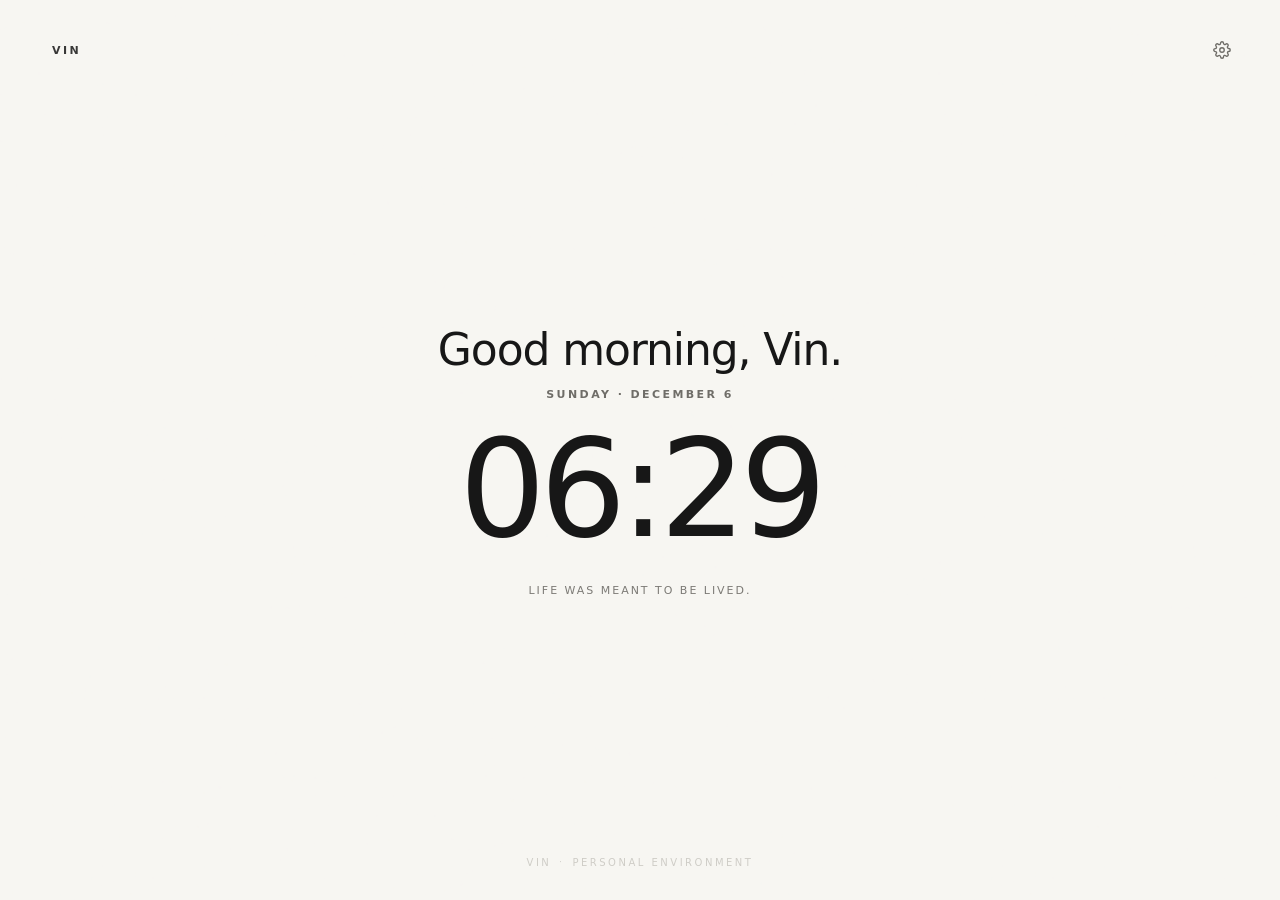
==== newtab/index.html @ 2b5dd7bc "personalized chrome extension" ====
<!DOCTYPE html>
<html lang="en">
<head>
  <meta charset="UTF-8">
  <meta name="viewport" content="width=device-width, initial-scale=1.0">
  <title>New Tab</title>

  <!-- Design System & Background Styles -->
  <link rel="stylesheet" href="../shared/theme.css">
  <link rel="stylesheet" href="../assets/backgrounds/background-patterns.css">
  <link rel="stylesheet" href="styles.css">
</head>
<body>
  <!-- Background Pattern Layer -->
  <div class="bg-layer" aria-hidden="true"></div>

  <!-- Main Container -->
  <main class="newtab-container">

    <!-- Top Navigation / Header -->
    <header class="top-bar">
      <div class="brand-mark" id="topBrandMark" title="VIN Personal Chrome Environment">
        <span class="brand-text">VIN</span>
      </div>
      <button class="settings-trigger" id="settingsBtn" aria-label="Open Environment Settings" title="Settings">
        <svg width="18" height="18" viewBox="0 0 24 24" fill="none" stroke="currentColor" stroke-width="1.8" stroke-linecap="round" stroke-linejoin="round">
          <circle cx="12" cy="12" r="3"></circle>
          <path d="M19.4 15a1.65 1.65 0 0 0 .33 1.82l.06.06a2 2 0 0 1 0 2.83 2 2 0 0 1-2.83 0l-.06-.06a1.65 1.65 0 0 0-1.82-.33 1.65 1.65 0 0 0-1 1.51V21a2 2 0 0 1-2 2 2 2 0 0 1-2-2v-.09A1.65 1.65 0 0 0 9 19.4a1.65 1.65 0 0 0-1.82.33l-.06.06a2 2 0 0 1-2.83 0 2 2 0 0 1 0-2.83l.06-.06a1.65 1.65 0 0 0 .33-1.82 1.65 1.65 0 0 0-1.51-1H3a2 2 0 0 1-2-2 2 2 0 0 1 2-2h.09A1.65 1.65 0 0 0 4.6 9a1.65 1.65 0 0 0-.33-1.82l-.06-.06a2 2 0 0 1 0-2.83 2 2 0 0 1 2.83 0l.06.06a1.65 1.65 0 0 0 1.82.33H9a1.65 1.65 0 0 0 1-1.51V3a2 2 0 0 1 2-2 2 2 0 0 1 2 2v.09a1.65 1.65 0 0 0 1 1.51 1.65 1.65 0 0 0 1.82-.33l.06-.06a2 2 0 0 1 2.83 0 2 2 0 0 1 0 2.83l-.06.06a1.65 1.65 0 0 0-.33 1.82V9a1.65 1.65 0 0 0 1.51 1H21a2 2 0 0 1 2 2 2 2 0 0 1-2 2h-.09a1.65 1.65 0 0 0-1.51 1z"></path>
        </svg>
      </button>
    </header>

    <!-- Editorial Central Core -->
    <section class="editorial-core">
      <!-- Greeting -->
      <h1 class="greeting-text" id="greetingText">Good morning, Vin.</h1>

      <!-- Date -->
      <p class="date-text" id="dateText">WEDNESDAY · AUGUST 12</p>

      <!-- Digital Clock -->
      <div class="clock-container" id="clockContainer">
        <time class="clock-display" id="clockDisplay">17:42</time>
        <span class="clock-seconds" id="clockSeconds">00</span>
      </div>

      <!-- Quote Statement -->
      <blockquote class="quote-container" id="quoteContainer">
        <p class="quote-text" id="quoteText">LIFE WAS MEANT TO BE LIVED.</p>
      </blockquote>
    </section>

    <!-- Bottom Signature Bar -->
    <footer class="bottom-bar">
      <div class="signature-mark" id="bottomSignature">
        <span class="sig-name">VIN</span>
        <span class="sig-dot">·</span>
        <span class="sig-environment">PERSONAL ENVIRONMENT</span>
      </div>
    </footer>

  </main>

  <!-- Embedded Quick Settings Drawer / Overlay -->
  <div class="settings-drawer" id="settingsDrawer" aria-hidden="true">
    <div class="drawer-overlay" id="drawerOverlay"></div>
    <div class="drawer-panel">
      <header class="drawer-header">
        <div>
          <h2>VIN</h2>
          <p class="drawer-subtitle">Chrome environment preferences</p>
        </div>
        <button class="drawer-close" id="drawerCloseBtn" aria-label="Close Settings">
          <svg width="20" height="20" viewBox="0 0 24 24" fill="none" stroke="currentColor" stroke-width="2">
            <line x1="18" y1="6" x2="6" y2="18"></line>
            <line x1="6" y1="6" x2="18" y2="18"></line>
          </svg>
        </button>
      </header>

      <div class="drawer-content">
        <!-- Appearance Theme -->
        <section class="setting-group">
          <label class="setting-label">Appearance</label>
          <div class="segmented-control" id="themeSegmented">
            <button data-value="light" class="segment-btn">Light</button>
            <button data-value="dark" class="segment-btn">Dark</button>
            <button data-value="auto" class="segment-btn active">System</button>
          </div>
        </section>

        <!-- Background Options -->
        <section class="setting-group">
          <label class="setting-label">Background</label>
          <div class="bg-options-grid" id="bgOptionsGrid">
            <button data-bg="warm-paper" class="bg-option-btn active">
              <span class="bg-preview bg-preview-paper"></span>
              <span class="bg-title">Warm Paper</span>
            </button>
            <button data-bg="quiet-stone" class="bg-option-btn">
              <span class="bg-preview bg-preview-stone"></span>
              <span class="bg-title">Quiet Stone</span>
            </button>
            <button data-bg="soft-graphite" class="bg-option-btn">
              <span class="bg-preview bg-preview-graphite"></span>
              <span class="bg-title">Soft Graphite</span>
            </button>
            <button data-bg="architectural" class="bg-option-btn">
              <span class="bg-preview bg-preview-architectural"></span>
              <span class="bg-title">Architectural</span>
            </button>
            <button data-bg="pure" class="bg-option-btn">
              <span class="bg-preview bg-preview-pure"></span>
              <span class="bg-title">Pure Blank</span>
            </button>
          </div>
        </section>

        <!-- Clock Options -->
        <section class="setting-group">
          <div class="setting-row">
            <span class="setting-title">Show Clock</span>
            <label class="toggle-switch">
              <input type="checkbox" id="toggleShowClock" checked>
              <span class="toggle-slider"></span>
            </label>
          </div>

          <div class="setting-row">
            <span class="setting-title">Time Format</span>
            <div class="segmented-control sm" id="clockFormatSegmented">
              <button data-value="12" class="segment-btn">12h</button>
              <button data-value="24" class="segment-btn active">24h</button>
            </div>
          </div>

          <div class="setting-row">
            <span class="setting-title">Show Seconds</span>
            <label class="toggle-switch">
              <input type="checkbox" id="toggleShowSeconds">
              <span class="toggle-slider"></span>
            </label>
          </div>

          <div class="setting-row">
            <span class="setting-title">Show Date</span>
            <label class="toggle-switch">
              <input type="checkbox" id="toggleShowDate" checked>
              <span class="toggle-slider"></span>
            </label>
          </div>
        </section>

        <!-- Quote Options -->
        <section class="setting-group">
          <div class="setting-row">
            <span class="setting-title">Show Philosophy Quote</span>
            <label class="toggle-switch">
              <input type="checkbox" id="toggleShowQuote" checked>
              <span class="toggle-slider"></span>
            </label>
          </div>

          <div class="setting-field">
            <label for="quoteTextInput" class="field-label">Custom Quote</label>
            <input type="text" id="quoteTextInput" class="text-input" value="Life was meant to be lived." placeholder="Enter your personal phrase...">
            <div class="preset-pills" id="presetPills">
              <button class="preset-pill" data-quote="Life was meant to be lived.">Life was meant to be lived.</button>
              <button class="preset-pill" data-quote="Go be alive.">Go be alive.</button>
              <button class="preset-pill" data-quote="Some moments change everything.">Some moments change everything.</button>
            </div>
          </div>
        </section>

        <!-- Personal Identity -->
        <section class="setting-group">
          <label class="setting-label">Identity</label>
          <div class="setting-field">
            <label for="userNameInput" class="field-label">Full Name</label>
            <input type="text" id="userNameInput" class="text-input" value="Njuguna Kelvin">
          </div>
          <div class="setting-field" style="margin-top: 10px;">
            <label for="shortNameInput" class="field-label">Short Name / Monogram</label>
            <input type="text" id="shortNameInput" class="text-input" value="Vin">
          </div>
          <div class="setting-row" style="margin-top: 12px;">
            <span class="setting-title">Show Designer Signature</span>
            <label class="toggle-switch">
              <input type="checkbox" id="toggleShowSignature" checked>
              <span class="toggle-slider"></span>
            </label>
          </div>
        </section>

      </div>
    </div>
  </div>

  <script type="module" src="app.js"></script>
</body>
</html>
---- shared/theme.css ----
/* ==========================================================================
   VIN Chrome Environment — Core Design System & Theme Tokens
   Inspired by Apple visual design, macOS minimalism, Linear, and Arc.
   ========================================================================== */

:root {
  /* Font Family Stack */
  --font-sans: -apple-system, BlinkMacSystemFont, "SF Pro Display", "SF Pro Text", "Inter", system-ui, -apple-system, sans-serif;
  --font-mono: "SF Mono", "Roboto Mono", "Courier New", monospace;

  /* Typography Scale */
  --font-xs: 11px;
  --font-sm: 13px;
  --font-base: 15px;
  --font-md: 18px;
  --font-lg: 24px;
  --font-xl: 32px;
  --font-display: 72px;

  /* Spacing Scale (8px system) */
  --space-1: 4px;
  --space-2: 8px;
  --space-3: 12px;
  --space-4: 16px;
  --space-5: 24px;
  --space-6: 32px;
  --space-7: 48px;
  --space-8: 64px;

  /* Radii */
  --radius-sm: 8px;
  --radius-md: 12px;
  --radius-lg: 20px;
  --radius-full: 9999px;

  /* Transitions */
  --transition-fast: 120ms cubic-bezier(0.16, 1, 0.3, 1);
  --transition-normal: 200ms cubic-bezier(0.16, 1, 0.3, 1);
  --transition-slow: 350ms cubic-bezier(0.16, 1, 0.3, 1);

  /* Light Theme Palette (Warm Near-White Default) */
  --bg: #F7F6F2;
  --surface: #EFEEE9;
  --surface-hover: #E8E6DF;
  --surface-elevated: #FFFFFF;
  --text-primary: #171717;
  --text-secondary: #6F6D68;
  --text-tertiary: #9E9B93;
  --border: #E5E2DB;
  --border-subtle: #ECE9E2;
  --accent: #111111;
  --accent-contrast: #FFFFFF;
  --shadow-subtle: 0 4px 20px rgba(0, 0, 0, 0.03);
  --shadow-elevated: 0 12px 36px rgba(0, 0, 0, 0.06);
  --ring: rgba(17, 17, 17, 0.12);
  --pattern-opacity: 0.04;
}

/* Explicit Dark Theme Mode */
[data-theme="dark"] {
  --bg: #0D0D0D;
  --surface: #151515;
  --surface-hover: #1E1E1E;
  --surface-elevated: #1F1F1F;
  --text-primary: #F5F4EF;
  --text-secondary: #9A9892;
  --text-tertiary: #66645E;
  --border: #242424;
  --border-subtle: #1C1C1C;
  --accent: #F5F4EF;
  --accent-contrast: #0D0D0D;
  --shadow-subtle: 0 4px 24px rgba(0, 0, 0, 0.3);
  --shadow-elevated: 0 12px 40px rgba(0, 0, 0, 0.5);
  --ring: rgba(245, 244, 239, 0.2);
  --pattern-opacity: 0.08;
}

/* Auto Theme Mode (Respects OS preferences when theme === 'auto') */
@media (prefers-color-scheme: dark) {
  [data-theme="auto"] {
    --bg: #0D0D0D;
    --surface: #151515;
    --surface-hover: #1E1E1E;
    --surface-elevated: #1F1F1F;
    --text-primary: #F5F4EF;
    --text-secondary: #9A9892;
    --text-tertiary: #66645E;
    --border: #242424;
    --border-subtle: #1C1C1C;
    --accent: #F5F4EF;
    --accent-contrast: #0D0D0D;
    --shadow-subtle: 0 4px 24px rgba(0, 0, 0, 0.3);
    --shadow-elevated: 0 12px 40px rgba(0, 0, 0, 0.5);
    --ring: rgba(245, 244, 239, 0.2);
    --pattern-opacity: 0.08;
  }
}

/* Core Reset */
*, *::before, *::after {
  box-sizing: border-box;
  margin: 0;
  padding: 0;
}

html, body {
  width: 100%;
  height: 100%;
  font-family: var(--font-sans);
  background-color: var(--bg);
  color: var(--text-primary);
  -webkit-font-smoothing: antialiased;
  -moz-osx-font-smoothing: grayscale;
  text-rendering: optimizeLegibility;
  overflow: hidden;
  transition: background-color var(--transition-normal), color var(--transition-normal);
}

/* Accessibility: Reduced Motion */
@media (prefers-reduced-motion: reduce) {
  *, *::before, *::after {
    animation-duration: 0.01ms !important;
    animation-iteration-count: 1 !important;
    transition-duration: 0.01ms !important;
    scroll-behavior: auto !important;
  }
}
---- assets/backgrounds/background-patterns.css ----
/* ==========================================================================
   VIN Chrome Environment — Background Pattern Definitions
   Self-contained procedural SVGs and subtle textures for wallpaper presets.
   ========================================================================== */

/* Background Pattern Container */
.bg-layer {
  position: absolute;
  inset: 0;
  pointer-events: none;
  z-index: 0;
  transition: opacity var(--transition-slow);
}

/* 1. Warm Paper (Subtle paper fiber / grain) */
[data-background="warm-paper"] .bg-layer {
  background-image: url("data:image/svg+xml,%3Csvg viewBox='0 0 200 200' xmlns='http://www.w3.org/2000/svg'%3E%3Cfilter id='noiseFilter'%3E%3CfeTurbulence type='fractalNoise' baseFrequency='0.8' numOctaves='3' stitchTiles='stitch'/%3E%3CfeColorMatrix type='matrix' values='1 0 0 0 0  0 1 0 0 0  0 0 1 0 0  0 0 0 0.15 0'/%3E%3C/filter%3E%3Crect width='100%25' height='100%25' filter='url(%23noiseFilter)'/%3E%3C/svg%3E");
  opacity: var(--pattern-opacity);
}

/* 2. Quiet Stone (Subtle stipple micro-dots) */
[data-background="quiet-stone"] .bg-layer {
  background-image: url("data:image/svg+xml,%3Csvg width='32' height='32' viewBox='0 0 32 32' fill='none' xmlns='http://www.w3.org/2000/svg'%3E%3Ccircle cx='4' cy='4' r='1' fill='%23888888' fill-opacity='0.25'/%3E%3Ccircle cx='20' cy='18' r='0.8' fill='%23888888' fill-opacity='0.2'/%3E%3Ccircle cx='28' cy='8' r='0.6' fill='%23888888' fill-opacity='0.15'/%3E%3C/svg%3E");
  opacity: calc(var(--pattern-opacity) * 2);
}

/* 3. Soft Graphite (Darker micro-mesh texture) */
[data-background="soft-graphite"] .bg-layer {
  background-image: url("data:image/svg+xml,%3Csvg width='24' height='24' viewBox='0 0 24 24' fill='none' xmlns='http://www.w3.org/2000/svg'%3E%3Cpath d='M0 12H24M12 0V24' stroke='%23888888' stroke-width='0.5' stroke-opacity='0.15'/%3E%3C/svg%3E");
  opacity: var(--pattern-opacity);
}

/* 4. Architectural (Minimal structural geometric lines) */
[data-background="architectural"] .bg-layer {
  background-image: url("data:image/svg+xml,%3Csvg width='80' height='80' viewBox='0 0 80 80' fill='none' xmlns='http://www.w3.org/2000/svg'%3E%3Cpath d='M0 80L80 0M0 0H80V80' stroke='%23888888' stroke-width='0.5' stroke-opacity='0.15'/%3E%3C/svg%3E");
  background-size: 160px 160px;
  opacity: calc(var(--pattern-opacity) * 1.5);
}

/* 5. Pure (Clean, untextured monochrome canvas) */
[data-background="pure"] .bg-layer {
  opacity: 0;
}
---- newtab/styles.css ----
/* ==========================================================================
   VIN Chrome Environment — New Tab Page Styles
   Editorial design, high negative space, restrained typography, and tactile UI.
   ========================================================================== */

/* Layout Container */
.newtab-container {
  position: relative;
  width: 100vw;
  height: 100vh;
  display: flex;
  flex-direction: column;
  justify-content: space-between;
  padding: calc(var(--space-5) + 8px) calc(var(--space-6) + 8px);
  z-index: 1;
}

/* Header Top Bar */
.top-bar {
  display: flex;
  justify-content: space-between;
  align-items: center;
  width: 100%;
}

.brand-mark {
  display: inline-flex;
  align-items: center;
  padding: 6px 12px;
  background-color: transparent;
  border-radius: var(--radius-sm);
  user-select: none;
  transition: opacity var(--transition-fast);
}

.brand-text {
  font-size: var(--font-xs);
  font-weight: 600;
  letter-spacing: 0.22em;
  text-transform: uppercase;
  color: var(--text-primary);
  opacity: 0.85;
}

.settings-trigger {
  display: inline-flex;
  align-items: center;
  justify-content: center;
  width: 36px;
  height: 36px;
  background: transparent;
  border: 1px solid transparent;
  border-radius: var(--radius-full);
  color: var(--text-secondary);
  cursor: pointer;
  outline: none;
  transition: all var(--transition-fast);
}

.settings-trigger:hover {
  background-color: var(--surface);
  color: var(--text-primary);
  border-color: var(--border-subtle);
}

.settings-trigger:focus-visible {
  box-shadow: 0 0 0 2px var(--ring);
}

/* Editorial Core */
.editorial-core {
  display: flex;
  flex-direction: column;
  align-items: center;
  justify-content: center;
  text-align: center;
  margin: auto 0;
  gap: var(--space-3);
  max-width: 800px;
  align-self: center;
  padding: var(--space-4);
}

/* Greeting */
.greeting-text {
  font-size: clamp(26px, 3.8vw, 44px);
  font-weight: 300;
  letter-spacing: -0.025em;
  color: var(--text-primary);
  line-height: 1.15;
  transition: opacity var(--transition-normal);
}

/* Date */
.date-text {
  font-size: var(--font-xs);
  font-weight: 600;
  letter-spacing: 0.22em;
  text-transform: uppercase;
  color: var(--text-secondary);
  margin-bottom: var(--space-2);
  transition: opacity var(--transition-normal);
}

/* Clock Container */
.clock-container {
  display: inline-flex;
  align-items: baseline;
  justify-content: center;
  gap: var(--space-2);
  margin: var(--space-1) 0;
  user-select: none;
}

.clock-display {
  font-size: clamp(68px, 12vw, 136px);
  font-weight: 400;
  letter-spacing: -0.045em;
  line-height: 0.95;
  color: var(--text-primary);
  font-feature-settings: "tnum" on, "lnum" on;
  transition: color var(--transition-normal);
}

.clock-seconds {
  font-size: clamp(18px, 2.8vw, 32px);
  font-weight: 300;
  letter-spacing: -0.02em;
  color: var(--text-tertiary);
  font-feature-settings: "tnum" on;
  display: none;
}

.clock-container.show-seconds .clock-seconds {
  display: inline;
}

/* Quote Statement */
.quote-container {
  margin-top: var(--space-3);
  max-width: 600px;
}

.quote-text {
  font-size: var(--font-xs);
  font-weight: 500;
  letter-spacing: 0.18em;
  text-transform: uppercase;
  color: var(--text-secondary);
  line-height: 1.6;
  opacity: 0.9;
  transition: opacity var(--transition-normal);
}

/* Bottom Bar Signature */
.bottom-bar {
  display: flex;
  justify-content: center;
  align-items: center;
  width: 100%;
}

.signature-mark {
  display: inline-flex;
  align-items: center;
  gap: 8px;
  font-size: 10px;
  font-weight: 500;
  letter-spacing: 0.25em;
  text-transform: uppercase;
  color: var(--text-tertiary);
  opacity: 0.45;
  transition: opacity var(--transition-normal);
  user-select: none;
}

.signature-mark:hover {
  opacity: 0.9;
}

.sig-dot {
  font-size: 8px;
}

/* ==========================================================================
   SETTINGS DRAWER & MODAL OVERLAY (iPhone-like tactile controls)
   ========================================================================== */

.settings-drawer {
  position: fixed;
  inset: 0;
  z-index: 100;
  display: flex;
  justify-content: flex-end;
  pointer-events: none;
  opacity: 0;
  transition: opacity var(--transition-normal);
}

.settings-drawer.open {
  pointer-events: auto;
  opacity: 1;
}

.drawer-overlay {
  position: absolute;
  inset: 0;
  background-color: rgba(0, 0, 0, 0.25);
  backdrop-filter: blur(4px);
  -webkit-backdrop-filter: blur(4px);
}

.drawer-panel {
  position: relative;
  width: 100%;
  max-width: 420px;
  height: 100%;
  background-color: var(--bg);
  border-left: 1px solid var(--border);
  box-shadow: var(--shadow-elevated);
  display: flex;
  flex-direction: column;
  transform: translateX(100%);
  transition: transform var(--transition-normal);
  overflow: hidden;
}

.settings-drawer.open .drawer-panel {
  transform: translateX(0);
}

.drawer-header {
  display: flex;
  align-items: center;
  justify-content: space-between;
  padding: var(--space-5);
  border-bottom: 1px solid var(--border);
  background-color: var(--bg);
}

.drawer-header h2 {
  font-size: var(--font-base);
  font-weight: 600;
  letter-spacing: 0.18em;
  text-transform: uppercase;
  color: var(--text-primary);
}

.drawer-subtitle {
  font-size: var(--font-xs);
  color: var(--text-secondary);
  margin-top: 2px;
}

.drawer-close {
  display: inline-flex;
  align-items: center;
  justify-content: center;
  width: 32px;
  height: 32px;
  border-radius: var(--radius-full);
  background: var(--surface);
  border: 1px solid var(--border);
  color: var(--text-primary);
  cursor: pointer;
  transition: all var(--transition-fast);
}

.drawer-close:hover {
  background-color: var(--surface-hover);
}

.drawer-content {
  padding: var(--space-5);
  overflow-y: auto;
  display: flex;
  flex-direction: column;
  gap: var(--space-5);
}

/* Settings Form Controls */
.setting-group {
  display: flex;
  flex-direction: column;
  gap: var(--space-3);
  padding: var(--space-4);
  background-color: var(--surface);
  border: 1px solid var(--border);
  border-radius: var(--radius-md);
}

.setting-label {
  font-size: var(--font-xs);
  font-weight: 600;
  letter-spacing: 0.12em;
  text-transform: uppercase;
  color: var(--text-secondary);
}

/* Segmented Control (iOS Style) */
.segmented-control {
  display: flex;
  background-color: var(--bg);
  padding: 3px;
  border-radius: var(--radius-sm);
  border: 1px solid var(--border);
  gap: 2px;
}

.segmented-control.sm {
  padding: 2px;
}

.segment-btn {
  flex: 1;
  padding: 8px var(--space-3);
  font-size: var(--font-xs);
  font-weight: 500;
  font-family: var(--font-sans);
  color: var(--text-secondary);
  background: transparent;
  border: none;
  border-radius: calc(var(--radius-sm) - 2px);
  cursor: pointer;
  transition: all var(--transition-fast);
}

.segmented-control.sm .segment-btn {
  padding: 4px 10px;
}

.segment-btn:hover {
  color: var(--text-primary);
}

.segment-btn.active {
  background-color: var(--surface-elevated);
  color: var(--text-primary);
  box-shadow: 0 2px 8px rgba(0, 0, 0, 0.08);
  font-weight: 600;
}

/* Setting Rows & Toggles */
.setting-row {
  display: flex;
  align-items: center;
  justify-content: space-between;
  gap: var(--space-3);
}

.setting-title {
  font-size: var(--font-sm);
  color: var(--text-primary);
  font-weight: 400;
}

/* iOS Style Switch */
.toggle-switch {
  position: relative;
  display: inline-block;
  width: 44px;
  height: 24px;
}

.toggle-switch input {
  opacity: 0;
  width: 0;
  height: 0;
}

.toggle-slider {
  position: absolute;
  cursor: pointer;
  inset: 0;
  background-color: var(--border);
  border-radius: var(--radius-full);
  transition: background-color var(--transition-fast);
}

.toggle-slider::before {
  position: absolute;
  content: "";
  height: 18px;
  width: 18px;
  left: 3px;
  bottom: 3px;
  background-color: #FFFFFF;
  border-radius: 50%;
  box-shadow: 0 1px 3px rgba(0,0,0,0.2);
  transition: transform var(--transition-fast);
}

input:checked + .toggle-slider {
  background-color: var(--text-primary);
}

input:checked + .toggle-slider::before {
  transform: translateX(20px);
  background-color: var(--bg);
}

/* Background Options Grid */
.bg-options-grid {
  display: grid;
  grid-template-columns: repeat(2, 1fr);
  gap: var(--space-2);
}

.bg-option-btn {
  display: flex;
  flex-direction: column;
  align-items: center;
  gap: var(--space-2);
  padding: var(--space-3);
  background-color: var(--bg);
  border: 1px solid var(--border);
  border-radius: var(--radius-sm);
  cursor: pointer;
  transition: all var(--transition-fast);
}

.bg-option-btn:hover {
  border-color: var(--text-secondary);
}

.bg-option-btn.active {
  border-color: var(--text-primary);
  background-color: var(--surface-elevated);
  box-shadow: 0 0 0 1px var(--text-primary);
}

.bg-preview {
  width: 100%;
  height: 36px;
  border-radius: calc(var(--radius-sm) - 2px);
  border: 1px solid var(--border);
}

.bg-preview-paper { background: #F7F6F2; }
.bg-preview-stone { background: #EFECE6; }
.bg-preview-graphite { background: #222222; }
.bg-preview-architectural { background: #FAF9F6; }
.bg-preview-pure { background: #FFFFFF; }

.bg-title {
  font-size: var(--font-xs);
  color: var(--text-primary);
  font-weight: 500;
}

/* Text Inputs */
.setting-field {
  display: flex;
  flex-direction: column;
  gap: 6px;
}

.field-label {
  font-size: var(--font-xs);
  color: var(--text-secondary);
  font-weight: 500;
}

.text-input {
  width: 100%;
  padding: 8px 12px;
  font-family: var(--font-sans);
  font-size: var(--font-sm);
  background-color: var(--bg);
  border: 1px solid var(--border);
  border-radius: var(--radius-sm);
  color: var(--text-primary);
  outline: none;
  transition: border-color var(--transition-fast);
}

.text-input:focus {
  border-color: var(--text-primary);
  box-shadow: 0 0 0 2px var(--ring);
}

/* Preset Pills */
.preset-pills {
  display: flex;
  flex-wrap: wrap;
  gap: 6px;
  margin-top: 4px;
}

.preset-pill {
  padding: 4px 10px;
  font-size: 11px;
  font-family: var(--font-sans);
  background-color: var(--bg);
  border: 1px solid var(--border);
  border-radius: var(--radius-full);
  color: var(--text-secondary);
  cursor: pointer;
  transition: all var(--transition-fast);
}

.preset-pill:hover {
  border-color: var(--text-primary);
  color: var(--text-primary);
}
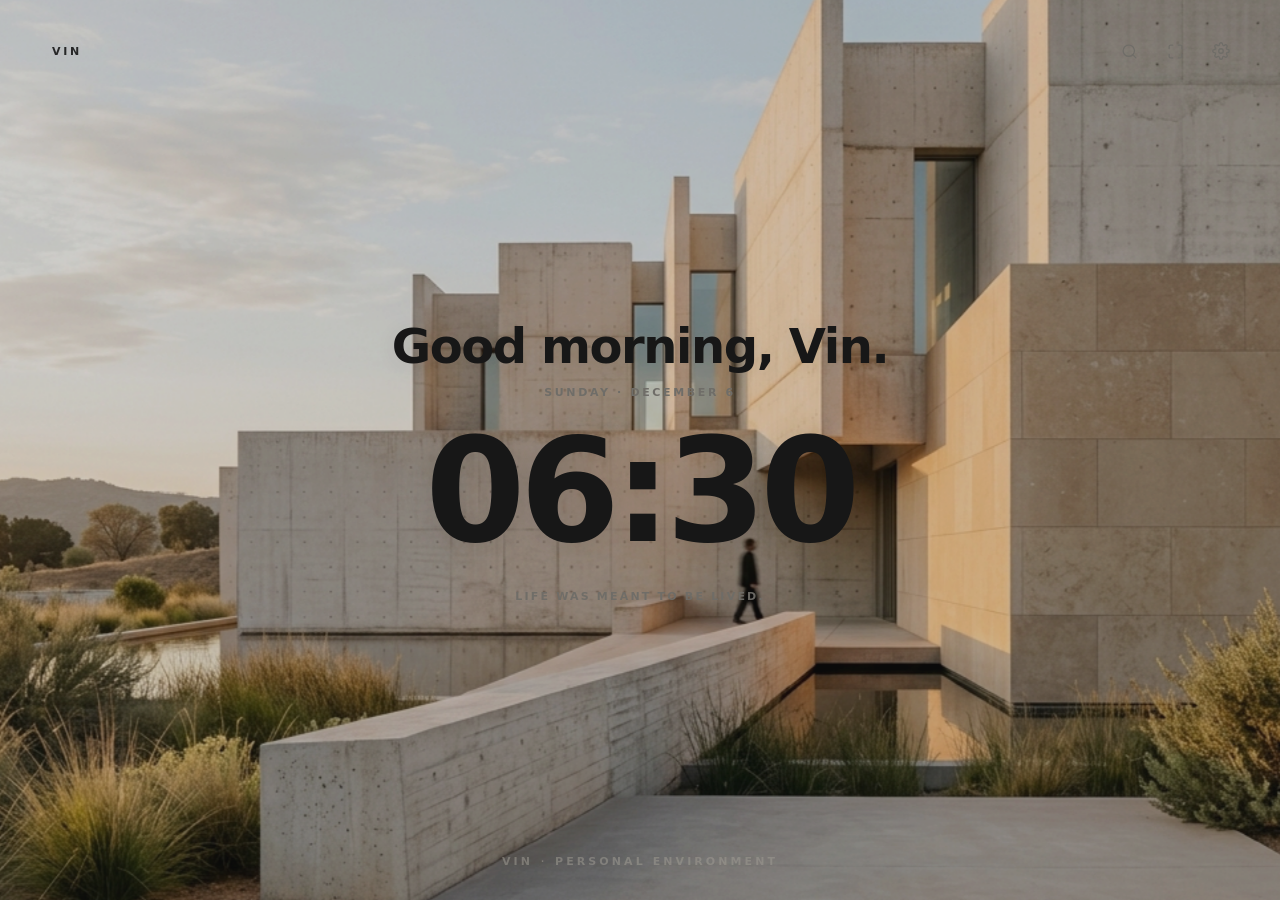
==== commit 927ee063: "landing logic" ====
--- a/newtab/index.html
+++ b/newtab/index.html
@@ -11,109 +11,196 @@
   <link rel="stylesheet" href="styles.css">
 </head>
 <body>
-  <!-- Background Pattern Layer -->
-  <div class="bg-layer" aria-hidden="true"></div>
-
-  <!-- Main Container -->
-  <main class="newtab-container">
-
-    <!-- Top Navigation / Header -->
-    <header class="top-bar">
-      <div class="brand-mark" id="topBrandMark" title="VIN Personal Chrome Environment">
-        <span class="brand-text">VIN</span>
+  <!-- Background Layers -->
+  <div class="bg-layer" id="bgLayer" aria-hidden="true"></div>
+  <div class="bg-dim-overlay" id="bgDimOverlay" aria-hidden="true"></div>
+
+  <!-- Spatial Application Wrapper (recodes into spatial depth when drawer opens) -->
+  <div class="spatial-app-wrapper" id="appWrapper">
+    <!-- Main Editorial Container -->
+    <main class="newtab-container" id="mainContainer">
+
+      <!-- Top Navigation / Header -->
+      <header class="top-bar">
+        <div class="brand-mark" id="topBrandMark" title="VIN Personal Chrome Environment">
+          <span class="brand-text">VIN</span>
+        </div>
+
+        <div class="top-actions">
+          <!-- Command Bar Trigger (Cmd+K) -->
+          <button class="icon-trigger tactile-btn" id="cmdBarBtn" aria-label="Open Command Search (Cmd+K)" title="Search (Cmd+K)">
+            <svg width="17" height="17" viewBox="0 0 24 24" fill="none" stroke="currentColor" stroke-width="1.8" stroke-linecap="round" stroke-linejoin="round">
+              <circle cx="11" cy="11" r="8"></circle>
+              <line x1="21" y1="21" x2="16.65" y2="16.65"></line>
+            </svg>
+          </button>
+
+          <!-- Focus Mode Toggle (F) -->
+          <button class="icon-trigger tactile-btn" id="focusModeBtn" aria-label="Toggle Focus Mode (Press F)" title="Focus Mode (F)">
+            <svg width="17" height="17" viewBox="0 0 24 24" fill="none" stroke="currentColor" stroke-width="1.8" stroke-linecap="round" stroke-linejoin="round">
+              <path d="M8 3H5a2 2 0 0 0-2 2v3m18 0V5a2 2 0 0 0-2-2h-3m0 18h3a2 2 0 0 0 2-2v-3M3 16v3a2 2 0 0 0 2 2h3"></path>
+            </svg>
+          </button>
+
+          <!-- Settings Drawer Trigger -->
+          <button class="icon-trigger tactile-btn" id="settingsBtn" aria-label="Open Environment Settings" title="Settings">
+            <svg width="18" height="18" viewBox="0 0 24 24" fill="none" stroke="currentColor" stroke-width="1.8" stroke-linecap="round" stroke-linejoin="round">
+              <circle cx="12" cy="12" r="3"></circle>
+              <path d="M19.4 15a1.65 1.65 0 0 0 .33 1.82l.06.06a2 2 0 0 1 0 2.83 2 2 0 0 1-2.83 0l-.06-.06a1.65 1.65 0 0 0-1.82-.33 1.65 1.65 0 0 0-1 1.51V21a2 2 0 0 1-2 2 2 2 0 0 1-2-2v-.09A1.65 1.65 0 0 0 9 19.4a1.65 1.65 0 0 0-1.82.33l-.06.06a2 2 0 0 1-2.83 0 2 2 0 0 1 0-2.83l.06-.06a1.65 1.65 0 0 0 .33-1.82 1.65 1.65 0 0 0-1.51-1H3a2 2 0 0 1-2-2 2 2 0 0 1 2-2h.09A1.65 1.65 0 0 0 4.6 9a1.65 1.65 0 0 0-.33-1.82l-.06-.06a2 2 0 0 1 0-2.83 2 2 0 0 1 2.83 0l.06.06a1.65 1.65 0 0 0 1.82.33H9a1.65 1.65 0 0 0 1-1.51V3a2 2 0 0 1 2-2 2 2 0 0 1 2 2v.09a1.65 1.65 0 0 0 1 1.51 1.65 1.65 0 0 0 1.82-.33l.06-.06a2 2 0 0 1 2.83 0 2 2 0 0 1 0 2.83l-.06.06a1.65 1.65 0 0 0-.33 1.82V9a1.65 1.65 0 0 0 1.51 1H21a2 2 0 0 1 2 2 2 2 0 0 1-2 2h-.09a1.65 1.65 0 0 0-1.51 1z"></path>
+            </svg>
+          </button>
+        </div>
+      </header>
+
+      <!-- Editorial Central Core -->
+      <section class="editorial-core">
+        <!-- Greeting -->
+        <h1 class="greeting-text" id="greetingText">Good morning, Vin.</h1>
+
+        <!-- Date -->
+        <p class="date-text" id="dateText">WEDNESDAY · AUGUST 12</p>
+
+        <!-- Digital Clock -->
+        <div class="clock-container" id="clockContainer">
+          <time class="clock-display" id="clockDisplay">17:42</time>
+          <span class="clock-seconds" id="clockSeconds">00</span>
+        </div>
+
+        <!-- Quote Statement -->
+        <blockquote class="quote-container" id="quoteContainer">
+          <p class="quote-text" id="quoteText">LIFE WAS MEANT TO BE LIVED.</p>
+        </blockquote>
+      </section>
+
+      <!-- Bottom Signature Bar -->
+      <footer class="bottom-bar">
+        <div class="signature-mark" id="bottomSignature">
+          <span class="sig-name">VIN</span>
+          <span class="sig-dot">·</span>
+          <span class="sig-environment">PERSONAL ENVIRONMENT</span>
+        </div>
+      </footer>
+    </main>
+  </div>
+
+  <!-- Floating Command Bar Modal (Cmd+K / Ctrl+K Omnibox Search) -->
+  <div class="command-modal" id="cmdModal" aria-hidden="true">
+    <div class="command-overlay" id="cmdOverlay"></div>
+    <div class="command-box">
+      <div class="command-input-wrapper">
+        <svg width="18" height="18" viewBox="0 0 24 24" fill="none" stroke="currentColor" stroke-width="2" class="cmd-icon">
+          <circle cx="11" cy="11" r="8"></circle>
+          <line x1="21" y1="21" x2="16.65" y2="16.65"></line>
+        </svg>
+        <input type="text" id="cmdInput" class="cmd-input" placeholder="Search the web or type a URL..." autofocus autocomplete="off">
+        <span class="cmd-shortcut">ESC</span>
       </div>
-      <button class="settings-trigger" id="settingsBtn" aria-label="Open Environment Settings" title="Settings">
-        <svg width="18" height="18" viewBox="0 0 24 24" fill="none" stroke="currentColor" stroke-width="1.8" stroke-linecap="round" stroke-linejoin="round">
-          <circle cx="12" cy="12" r="3"></circle>
-          <path d="M19.4 15a1.65 1.65 0 0 0 .33 1.82l.06.06a2 2 0 0 1 0 2.83 2 2 0 0 1-2.83 0l-.06-.06a1.65 1.65 0 0 0-1.82-.33 1.65 1.65 0 0 0-1 1.51V21a2 2 0 0 1-2 2 2 2 0 0 1-2-2v-.09A1.65 1.65 0 0 0 9 19.4a1.65 1.65 0 0 0-1.82.33l-.06.06a2 2 0 0 1-2.83 0 2 2 0 0 1 0-2.83l.06-.06a1.65 1.65 0 0 0 .33-1.82 1.65 1.65 0 0 0-1.51-1H3a2 2 0 0 1-2-2 2 2 0 0 1 2-2h.09A1.65 1.65 0 0 0 4.6 9a1.65 1.65 0 0 0-.33-1.82l-.06-.06a2 2 0 0 1 0-2.83 2 2 0 0 1 2.83 0l.06.06a1.65 1.65 0 0 0 1.82.33H9a1.65 1.65 0 0 0 1-1.51V3a2 2 0 0 1 2-2 2 2 0 0 1 2 2v.09a1.65 1.65 0 0 0 1 1.51 1.65 1.65 0 0 0 1.82-.33l.06-.06a2 2 0 0 1 2.83 0 2 2 0 0 1 0 2.83l-.06.06a1.65 1.65 0 0 0-.33 1.82V9a1.65 1.65 0 0 0 1.51 1H21a2 2 0 0 1 2 2 2 2 0 0 1-2 2h-.09a1.65 1.65 0 0 0-1.51 1z"></path>
-        </svg>
-      </button>
-    </header>
-
-    <!-- Editorial Central Core -->
-    <section class="editorial-core">
-      <!-- Greeting -->
-      <h1 class="greeting-text" id="greetingText">Good morning, Vin.</h1>
-
-      <!-- Date -->
-      <p class="date-text" id="dateText">WEDNESDAY · AUGUST 12</p>
-
-      <!-- Digital Clock -->
-      <div class="clock-container" id="clockContainer">
-        <time class="clock-display" id="clockDisplay">17:42</time>
-        <span class="clock-seconds" id="clockSeconds">00</span>
-      </div>
-
-      <!-- Quote Statement -->
-      <blockquote class="quote-container" id="quoteContainer">
-        <p class="quote-text" id="quoteText">LIFE WAS MEANT TO BE LIVED.</p>
-      </blockquote>
-    </section>
-
-    <!-- Bottom Signature Bar -->
-    <footer class="bottom-bar">
-      <div class="signature-mark" id="bottomSignature">
-        <span class="sig-name">VIN</span>
-        <span class="sig-dot">·</span>
-        <span class="sig-environment">PERSONAL ENVIRONMENT</span>
-      </div>
-    </footer>
-
-  </main>
-
-  <!-- Embedded Quick Settings Drawer / Overlay -->
+    </div>
+  </div>
+
+  <!-- Settings & Scratchpad Spatial Drawer -->
   <div class="settings-drawer" id="settingsDrawer" aria-hidden="true">
     <div class="drawer-overlay" id="drawerOverlay"></div>
     <div class="drawer-panel">
+      <!-- Drawer Navigation Tabs -->
       <header class="drawer-header">
-        <div>
-          <h2>VIN</h2>
-          <p class="drawer-subtitle">Chrome environment preferences</p>
-        </div>
-        <button class="drawer-close" id="drawerCloseBtn" aria-label="Close Settings">
-          <svg width="20" height="20" viewBox="0 0 24 24" fill="none" stroke="currentColor" stroke-width="2">
+        <div class="drawer-tabs">
+          <button class="drawer-tab-btn active" id="tabPreferencesBtn">Preferences</button>
+          <button class="drawer-tab-btn" id="tabScratchpadBtn">Scratchpad</button>
+        </div>
+        <button class="drawer-close tactile-btn" id="drawerCloseBtn" aria-label="Close Settings">
+          <svg width="18" height="18" viewBox="0 0 24 24" fill="none" stroke="currentColor" stroke-width="2">
             <line x1="18" y1="6" x2="6" y2="18"></line>
             <line x1="6" y1="6" x2="18" y2="18"></line>
           </svg>
         </button>
       </header>
 
-      <div class="drawer-content">
+      <!-- Panel 1: Preferences -->
+      <div class="drawer-content" id="panelPreferences">
         <!-- Appearance Theme -->
         <section class="setting-group">
           <label class="setting-label">Appearance</label>
           <div class="segmented-control" id="themeSegmented">
-            <button data-value="light" class="segment-btn">Light</button>
-            <button data-value="dark" class="segment-btn">Dark</button>
-            <button data-value="auto" class="segment-btn active">System</button>
-          </div>
-        </section>
-
-        <!-- Background Options -->
-        <section class="setting-group">
-          <label class="setting-label">Background</label>
+            <button data-value="light" class="segment-btn tactile-btn">Light</button>
+            <button data-value="dark" class="segment-btn tactile-btn">Dark</button>
+            <button data-value="auto" class="segment-btn tactile-btn active">System</button>
+          </div>
+        </section>
+
+        <!-- Background Wallpaper Selector -->
+        <section class="setting-group">
+          <label class="setting-label">Background & Wallpapers</label>
+
+          <!-- Pattern & Photo Presets -->
           <div class="bg-options-grid" id="bgOptionsGrid">
-            <button data-bg="warm-paper" class="bg-option-btn active">
+            <button data-bg="warm-paper" class="bg-option-btn tactile-btn active">
               <span class="bg-preview bg-preview-paper"></span>
               <span class="bg-title">Warm Paper</span>
             </button>
-            <button data-bg="quiet-stone" class="bg-option-btn">
+            <button data-bg="quiet-stone" class="bg-option-btn tactile-btn">
               <span class="bg-preview bg-preview-stone"></span>
               <span class="bg-title">Quiet Stone</span>
             </button>
-            <button data-bg="soft-graphite" class="bg-option-btn">
+            <button data-bg="soft-graphite" class="bg-option-btn tactile-btn">
               <span class="bg-preview bg-preview-graphite"></span>
               <span class="bg-title">Soft Graphite</span>
             </button>
-            <button data-bg="architectural" class="bg-option-btn">
+            <button data-bg="architectural" class="bg-option-btn tactile-btn">
               <span class="bg-preview bg-preview-architectural"></span>
               <span class="bg-title">Architectural</span>
             </button>
-            <button data-bg="pure" class="bg-option-btn">
+
+            <!-- Photo Wallpapers -->
+            <button data-bg="arch-1" class="bg-option-btn tactile-btn">
+              <span class="bg-preview bg-preview-photo" style="background-image: url('../backgrounds/arch-1.png');"></span>
+              <span class="bg-title">Concrete</span>
+            </button>
+            <button data-bg="city-1" class="bg-option-btn tactile-btn">
+              <span class="bg-preview bg-preview-photo" style="background-image: url('../backgrounds/city-1.png');"></span>
+              <span class="bg-title">Misty City</span>
+            </button>
+            <button data-bg="arch-2" class="bg-option-btn tactile-btn">
+              <span class="bg-preview bg-preview-photo" style="background-image: url('../backgrounds/arch-2.png');"></span>
+              <span class="bg-title">Shadows</span>
+            </button>
+            <button data-bg="pure" class="bg-option-btn tactile-btn">
               <span class="bg-preview bg-preview-pure"></span>
               <span class="bg-title">Pure Blank</span>
             </button>
           </div>
+
+          <!-- Custom Image Uploader Dropzone -->
+          <div class="custom-upload-box" id="uploadBox">
+            <input type="file" id="customBgInput" accept="image/*" class="file-input-hidden">
+            <label for="customBgInput" class="upload-label tactile-btn">
+              <svg width="18" height="18" viewBox="0 0 24 24" fill="none" stroke="currentColor" stroke-width="2">
+                <rect x="3" y="3" width="18" height="18" rx="2" ry="2"></rect>
+                <circle cx="8.5" cy="8.5" r="1.5"></circle>
+                <polyline points="21 15 16 10 5 21"></polyline>
+              </svg>
+              <span>Upload Personal Wallpaper Image</span>
+            </label>
+            <button id="clearCustomBgBtn" class="clear-bg-btn tactile-btn" style="display: none;">Remove Custom Image</button>
+          </div>
+
+          <!-- Dim Slider -->
+          <div class="slider-row">
+            <div class="slider-header">
+              <span class="slider-title">Dim Overlay</span>
+              <span class="slider-val" id="dimValText">15%</span>
+            </div>
+            <input type="range" id="dimRange" min="0" max="80" value="15" class="ios-slider">
+          </div>
+
+          <!-- Blur Slider -->
+          <div class="slider-row">
+            <div class="slider-header">
+              <span class="slider-title">Backdrop Blur</span>
+              <span class="slider-val" id="blurValText">0px</span>
+            </div>
+            <input type="range" id="blurRange" min="0" max="24" value="0" class="ios-slider">
+          </div>
         </section>
 
         <!-- Clock Options -->
@@ -129,8 +216,8 @@
           <div class="setting-row">
             <span class="setting-title">Time Format</span>
             <div class="segmented-control sm" id="clockFormatSegmented">
-              <button data-value="12" class="segment-btn">12h</button>
-              <button data-value="24" class="segment-btn active">24h</button>
+              <button data-value="12" class="segment-btn tactile-btn">12h</button>
+              <button data-value="24" class="segment-btn tactile-btn active">24h</button>
             </div>
           </div>
 
@@ -165,25 +252,25 @@
             <label for="quoteTextInput" class="field-label">Custom Quote</label>
             <input type="text" id="quoteTextInput" class="text-input" value="Life was meant to be lived." placeholder="Enter your personal phrase...">
             <div class="preset-pills" id="presetPills">
-              <button class="preset-pill" data-quote="Life was meant to be lived.">Life was meant to be lived.</button>
-              <button class="preset-pill" data-quote="Go be alive.">Go be alive.</button>
-              <button class="preset-pill" data-quote="Some moments change everything.">Some moments change everything.</button>
-            </div>
-          </div>
-        </section>
-
-        <!-- Personal Identity -->
+              <button class="preset-pill tactile-btn" data-quote="Life was meant to be lived.">Life was meant to be lived.</button>
+              <button class="preset-pill tactile-btn" data-quote="Go be alive.">Go be alive.</button>
+              <button class="preset-pill tactile-btn" data-quote="Some moments change everything.">Some moments change everything.</button>
+            </div>
+          </div>
+        </section>
+
+        <!-- Identity -->
         <section class="setting-group">
           <label class="setting-label">Identity</label>
           <div class="setting-field">
             <label for="userNameInput" class="field-label">Full Name</label>
             <input type="text" id="userNameInput" class="text-input" value="Njuguna Kelvin">
           </div>
-          <div class="setting-field" style="margin-top: 10px;">
+          <div class="setting-field" style="margin-top: 8px;">
             <label for="shortNameInput" class="field-label">Short Name / Monogram</label>
             <input type="text" id="shortNameInput" class="text-input" value="Vin">
           </div>
-          <div class="setting-row" style="margin-top: 12px;">
+          <div class="setting-row" style="margin-top: 10px;">
             <span class="setting-title">Show Designer Signature</span>
             <label class="toggle-switch">
               <input type="checkbox" id="toggleShowSignature" checked>
@@ -191,7 +278,17 @@
             </label>
           </div>
         </section>
-
+      </div>
+
+      <!-- Panel 2: Quick Scratchpad -->
+      <div class="drawer-content" id="panelScratchpad" style="display: none;">
+        <div class="scratchpad-box">
+          <div class="scratchpad-header">
+            <span class="scratchpad-title">QUICK NOTES & THOUGHTS</span>
+            <span class="scratchpad-saved-badge" id="notesSavedBadge">Saved</span>
+          </div>
+          <textarea id="scratchpadArea" class="scratchpad-textarea" placeholder="Jot down quick ideas, code snippets, or notes..."></textarea>
+        </div>
       </div>
     </div>
   </div>
--- a/shared/theme.css
+++ b/shared/theme.css
@@ -1,11 +1,11 @@
 /* ==========================================================================
    VIN Chrome Environment — Core Design System & Theme Tokens
-   Inspired by Apple visual design, macOS minimalism, Linear, and Arc.
+   Inspired by Apple visual design, iOS fluid physics, macOS minimalism, Linear, and Arc.
    ========================================================================== */
 
 :root {
   /* Font Family Stack */
-  --font-sans: -apple-system, BlinkMacSystemFont, "SF Pro Display", "SF Pro Text", "Inter", system-ui, -apple-system, sans-serif;
+  --font-sans: -apple-system, BlinkMacSystemFont, "SF Pro Display", "SF Pro Text", "Inter", system-ui, sans-serif;
   --font-mono: "SF Mono", "Roboto Mono", "Courier New", monospace;
 
   /* Typography Scale */
@@ -27,16 +27,21 @@
   --space-7: 48px;
   --space-8: 64px;
 
-  /* Radii */
-  --radius-sm: 8px;
-  --radius-md: 12px;
-  --radius-lg: 20px;
+  /* iOS Continuous Curvature (Squircle) Radii System */
+  --radius-xs: 6px;
+  --radius-sm: 10px;
+  --radius-md: 16px;
+  --radius-lg: 24px;
+  --radius-xl: 32px;
   --radius-full: 9999px;
 
-  /* Transitions */
+  /* Fluid Motion & Spring Physics */
   --transition-fast: 120ms cubic-bezier(0.16, 1, 0.3, 1);
-  --transition-normal: 200ms cubic-bezier(0.16, 1, 0.3, 1);
-  --transition-slow: 350ms cubic-bezier(0.16, 1, 0.3, 1);
+  --transition-normal: 240ms cubic-bezier(0.16, 1, 0.3, 1);
+  --transition-slow: 400ms cubic-bezier(0.16, 1, 0.3, 1);
+  --ease-spring: cubic-bezier(0.34, 1.56, 0.64, 1);
+  --ease-spatial: cubic-bezier(0.32, 0.72, 0, 1);
+  --ease-bounce: cubic-bezier(0.175, 0.885, 0.32, 1.275);
 
   /* Light Theme Palette (Warm Near-White Default) */
   --bg: #F7F6F2;
@@ -52,8 +57,13 @@
   --accent-contrast: #FFFFFF;
   --shadow-subtle: 0 4px 20px rgba(0, 0, 0, 0.03);
   --shadow-elevated: 0 12px 36px rgba(0, 0, 0, 0.06);
+  --shadow-spatial: 0 30px 80px rgba(0, 0, 0, 0.18);
   --ring: rgba(17, 17, 17, 0.12);
   --pattern-opacity: 0.04;
+
+  /* Wallpaper Dynamic Controls */
+  --bg-dim-opacity: 0.15;
+  --bg-blur-val: 0px;
 }
 
 /* Explicit Dark Theme Mode */
@@ -71,6 +81,7 @@
   --accent-contrast: #0D0D0D;
   --shadow-subtle: 0 4px 24px rgba(0, 0, 0, 0.3);
   --shadow-elevated: 0 12px 40px rgba(0, 0, 0, 0.5);
+  --shadow-spatial: 0 30px 90px rgba(0, 0, 0, 0.6);
   --ring: rgba(245, 244, 239, 0.2);
   --pattern-opacity: 0.08;
 }
@@ -91,6 +102,7 @@
     --accent-contrast: #0D0D0D;
     --shadow-subtle: 0 4px 24px rgba(0, 0, 0, 0.3);
     --shadow-elevated: 0 12px 40px rgba(0, 0, 0, 0.5);
+    --shadow-spatial: 0 30px 90px rgba(0, 0, 0, 0.6);
     --ring: rgba(245, 244, 239, 0.2);
     --pattern-opacity: 0.08;
   }
@@ -116,6 +128,15 @@
   transition: background-color var(--transition-normal), color var(--transition-normal);
 }
 
+/* Tactile Micro-Physics Feedback Classes */
+.tactile-btn {
+  transition: transform var(--transition-fast), background-color var(--transition-fast), box-shadow var(--transition-fast);
+}
+
+.tactile-btn:active {
+  transform: scale(0.95) !important;
+}
+
 /* Accessibility: Reduced Motion */
 @media (prefers-reduced-motion: reduce) {
   *, *::before, *::after {
--- a/assets/backgrounds/background-patterns.css
+++ b/assets/backgrounds/background-patterns.css
@@ -1,32 +1,54 @@
 /* ==========================================================================
-   VIN Chrome Environment — Background Pattern Definitions
-   Self-contained procedural SVGs and subtle textures for wallpaper presets.
+   VIN Chrome Environment — Background Pattern & Photo Wallpaper Definitions
+   Self-contained procedural SVGs + curated architectural & custom image wallpapers.
    ========================================================================== */
 
-/* Background Pattern Container */
+/* Background Pattern & Image Container */
 .bg-layer {
-  position: absolute;
+  position: fixed;
+  inset: -20px; /* Slight bleed for parallax pan */
+  pointer-events: none;
+  z-index: 0;
+  background-position: center;
+  background-size: cover;
+  background-repeat: no-repeat;
+  transition: opacity 600ms cubic-bezier(0.16, 1, 0.3, 1),
+              filter 400ms cubic-bezier(0.16, 1, 0.3, 1),
+              transform 150ms ease-out;
+  filter: blur(var(--bg-blur-val, 0px));
+  transform: translate3d(calc(var(--mx, 0) * -12px), calc(var(--my, 0) * -12px), 0) scale(1.03);
+  will-change: transform, opacity;
+}
+
+/* Dim Overlay Layer */
+.bg-dim-overlay {
+  position: fixed;
   inset: 0;
   pointer-events: none;
-  z-index: 0;
-  transition: opacity var(--transition-slow);
+  z-index: 1;
+  background-color: #000000;
+  opacity: var(--bg-dim-opacity, 0.18);
+  transition: opacity 300ms cubic-bezier(0.16, 1, 0.3, 1);
 }
 
 /* 1. Warm Paper (Subtle paper fiber / grain) */
 [data-background="warm-paper"] .bg-layer {
   background-image: url("data:image/svg+xml,%3Csvg viewBox='0 0 200 200' xmlns='http://www.w3.org/2000/svg'%3E%3Cfilter id='noiseFilter'%3E%3CfeTurbulence type='fractalNoise' baseFrequency='0.8' numOctaves='3' stitchTiles='stitch'/%3E%3CfeColorMatrix type='matrix' values='1 0 0 0 0  0 1 0 0 0  0 0 1 0 0  0 0 0 0.15 0'/%3E%3C/filter%3E%3Crect width='100%25' height='100%25' filter='url(%23noiseFilter)'/%3E%3C/svg%3E");
+  background-size: auto;
   opacity: var(--pattern-opacity);
 }
 
 /* 2. Quiet Stone (Subtle stipple micro-dots) */
 [data-background="quiet-stone"] .bg-layer {
   background-image: url("data:image/svg+xml,%3Csvg width='32' height='32' viewBox='0 0 32 32' fill='none' xmlns='http://www.w3.org/2000/svg'%3E%3Ccircle cx='4' cy='4' r='1' fill='%23888888' fill-opacity='0.25'/%3E%3Ccircle cx='20' cy='18' r='0.8' fill='%23888888' fill-opacity='0.2'/%3E%3Ccircle cx='28' cy='8' r='0.6' fill='%23888888' fill-opacity='0.15'/%3E%3C/svg%3E");
+  background-size: auto;
   opacity: calc(var(--pattern-opacity) * 2);
 }
 
 /* 3. Soft Graphite (Darker micro-mesh texture) */
 [data-background="soft-graphite"] .bg-layer {
   background-image: url("data:image/svg+xml,%3Csvg width='24' height='24' viewBox='0 0 24 24' fill='none' xmlns='http://www.w3.org/2000/svg'%3E%3Cpath d='M0 12H24M12 0V24' stroke='%23888888' stroke-width='0.5' stroke-opacity='0.15'/%3E%3C/svg%3E");
+  background-size: auto;
   opacity: var(--pattern-opacity);
 }
 
@@ -41,3 +63,27 @@
 [data-background="pure"] .bg-layer {
   opacity: 0;
 }
+
+/* 6. Concrete Minimalism Photo Wallpaper (Default Start) */
+[data-background="arch-1"] .bg-layer {
+  background-image: url('arch-1.png');
+  opacity: 0.95;
+}
+
+/* 7. Misty City Geometry Photo Wallpaper */
+[data-background="city-1"] .bg-layer {
+  background-image: url('city-1.png');
+  opacity: 0.95;
+}
+
+/* 8. Architectural Shadows Photo Wallpaper */
+[data-background="arch-2"] .bg-layer {
+  background-image: url('arch-2.png');
+  opacity: 0.95;
+}
+
+/* 9. User Uploaded Custom Image Wallpaper */
+[data-background="custom"] .bg-layer {
+  background-image: var(--custom-bg-url, none);
+  opacity: 0.98;
+}
--- a/newtab/styles.css
+++ b/newtab/styles.css
@@ -1,18 +1,82 @@
 /* ==========================================================================
    VIN Chrome Environment — New Tab Page Styles
-   Editorial design, high negative space, restrained typography, and tactile UI.
+   Editorial design, fluid staggered animations, bold typography, & spatial physics.
    ========================================================================== */
+
+/* Spatial Application Wrapper (iOS Stack Depth Effect) */
+.spatial-app-wrapper {
+  position: relative;
+  width: 100vw;
+  height: 100vh;
+  transition: transform 500ms cubic-bezier(0.22, 1, 0.36, 1),
+              border-radius 500ms cubic-bezier(0.22, 1, 0.36, 1),
+              box-shadow 500ms cubic-bezier(0.22, 1, 0.36, 1),
+              filter 500ms cubic-bezier(0.22, 1, 0.36, 1),
+              opacity 500ms cubic-bezier(0.22, 1, 0.36, 1);
+  transform-origin: center center;
+  z-index: 1;
+}
+
+.spatial-app-wrapper.receded {
+  transform: scale(0.948) translateY(8px);
+  border-radius: 28px;
+  box-shadow: var(--shadow-spatial);
+  opacity: 0.92;
+  filter: brightness(0.92) contrast(1.02);
+  pointer-events: none;
+  overflow: hidden;
+}
 
 /* Layout Container */
 .newtab-container {
   position: relative;
-  width: 100vw;
-  height: 100vh;
+  width: 100%;
+  height: 100%;
   display: flex;
   flex-direction: column;
   justify-content: space-between;
   padding: calc(var(--space-5) + 8px) calc(var(--space-6) + 8px);
-  z-index: 1;
+}
+
+/* ==========================================================================
+   STAGGERED FLUID ENTRANCE ANIMATION KEYFRAMES
+   ========================================================================== */
+
+@keyframes fluidEntrance {
+  0% {
+    opacity: 0;
+    transform: translateY(22px) scale(0.975);
+    filter: blur(6px);
+  }
+  100% {
+    opacity: 1;
+    transform: translateY(0) scale(1);
+    filter: blur(0px);
+  }
+}
+
+.top-bar {
+  animation: fluidEntrance 650ms cubic-bezier(0.16, 1, 0.3, 1) 40ms both;
+}
+
+.greeting-text {
+  animation: fluidEntrance 700ms cubic-bezier(0.16, 1, 0.3, 1) 110ms both;
+}
+
+.date-text {
+  animation: fluidEntrance 700ms cubic-bezier(0.16, 1, 0.3, 1) 170ms both;
+}
+
+.clock-container {
+  animation: fluidEntrance 750ms cubic-bezier(0.16, 1, 0.3, 1) 230ms both;
+}
+
+.quote-container {
+  animation: fluidEntrance 750ms cubic-bezier(0.16, 1, 0.3, 1) 290ms both;
+}
+
+.bottom-bar {
+  animation: fluidEntrance 800ms cubic-bezier(0.16, 1, 0.3, 1) 350ms both;
 }
 
 /* Header Top Bar */
@@ -21,6 +85,12 @@
   justify-content: space-between;
   align-items: center;
   width: 100%;
+}
+
+.top-actions {
+  display: flex;
+  align-items: center;
+  gap: var(--space-2);
 }
 
 .brand-mark {
@@ -30,40 +100,44 @@
   background-color: transparent;
   border-radius: var(--radius-sm);
   user-select: none;
-  transition: opacity var(--transition-fast);
 }
 
 .brand-text {
   font-size: var(--font-xs);
-  font-weight: 600;
-  letter-spacing: 0.22em;
+  font-weight: 700;
+  letter-spacing: 0.24em;
   text-transform: uppercase;
   color: var(--text-primary);
-  opacity: 0.85;
-}
-
-.settings-trigger {
+  opacity: 0.9;
+}
+
+.icon-trigger {
   display: inline-flex;
   align-items: center;
   justify-content: center;
-  width: 36px;
-  height: 36px;
+  width: 38px;
+  height: 38px;
   background: transparent;
   border: 1px solid transparent;
   border-radius: var(--radius-full);
   color: var(--text-secondary);
   cursor: pointer;
   outline: none;
-  transition: all var(--transition-fast);
-}
-
-.settings-trigger:hover {
+  transition: all 180ms cubic-bezier(0.16, 1, 0.3, 1);
+}
+
+.icon-trigger:hover {
   background-color: var(--surface);
   color: var(--text-primary);
   border-color: var(--border-subtle);
-}
-
-.settings-trigger:focus-visible {
+  transform: scale(1.05);
+}
+
+.icon-trigger:active {
+  transform: scale(0.93) !important;
+}
+
+.icon-trigger:focus-visible {
   box-shadow: 0 0 0 2px var(--ring);
 }
 
@@ -76,33 +150,32 @@
   text-align: center;
   margin: auto 0;
   gap: var(--space-3);
-  max-width: 800px;
+  max-width: 840px;
   align-self: center;
   padding: var(--space-4);
 }
 
-/* Greeting */
+/* Greeting (Bigger Font Weight for Readability & Presence) */
 .greeting-text {
-  font-size: clamp(26px, 3.8vw, 44px);
-  font-weight: 300;
-  letter-spacing: -0.025em;
+  font-size: clamp(28px, 4.2vw, 48px);
+  font-weight: 600;
+  letter-spacing: -0.03em;
   color: var(--text-primary);
   line-height: 1.15;
-  transition: opacity var(--transition-normal);
-}
-
-/* Date */
+  text-shadow: 0 2px 20px rgba(0, 0, 0, 0.08);
+}
+
+/* Date (Bold Uppercase Tracking) */
 .date-text {
   font-size: var(--font-xs);
-  font-weight: 600;
-  letter-spacing: 0.22em;
+  font-weight: 700;
+  letter-spacing: 0.24em;
   text-transform: uppercase;
   color: var(--text-secondary);
   margin-bottom: var(--space-2);
-  transition: opacity var(--transition-normal);
-}
-
-/* Clock Container */
+}
+
+/* Digital Clock (Bold, Semibold Numbers) */
 .clock-container {
   display: inline-flex;
   align-items: baseline;
@@ -113,18 +186,18 @@
 }
 
 .clock-display {
-  font-size: clamp(68px, 12vw, 136px);
-  font-weight: 400;
-  letter-spacing: -0.045em;
+  font-size: clamp(72px, 13vw, 144px);
+  font-weight: 600;
+  letter-spacing: -0.04em;
   line-height: 0.95;
   color: var(--text-primary);
   font-feature-settings: "tnum" on, "lnum" on;
-  transition: color var(--transition-normal);
+  text-shadow: 0 4px 30px rgba(0, 0, 0, 0.12);
 }
 
 .clock-seconds {
-  font-size: clamp(18px, 2.8vw, 32px);
-  font-weight: 300;
+  font-size: clamp(20px, 3vw, 36px);
+  font-weight: 500;
   letter-spacing: -0.02em;
   color: var(--text-tertiary);
   font-feature-settings: "tnum" on;
@@ -135,21 +208,20 @@
   display: inline;
 }
 
-/* Quote Statement */
+/* Quote Statement (Bigger Font Weight & Clean Tracking) */
 .quote-container {
   margin-top: var(--space-3);
-  max-width: 600px;
+  max-width: 640px;
 }
 
 .quote-text {
   font-size: var(--font-xs);
-  font-weight: 500;
-  letter-spacing: 0.18em;
+  font-weight: 600;
+  letter-spacing: 0.2em;
   text-transform: uppercase;
   color: var(--text-secondary);
   line-height: 1.6;
-  opacity: 0.9;
-  transition: opacity var(--transition-normal);
+  opacity: 0.95;
 }
 
 /* Bottom Bar Signature */
@@ -164,26 +236,119 @@
   display: inline-flex;
   align-items: center;
   gap: 8px;
-  font-size: 10px;
-  font-weight: 500;
-  letter-spacing: 0.25em;
+  font-size: 11px;
+  font-weight: 600;
+  letter-spacing: 0.28em;
   text-transform: uppercase;
   color: var(--text-tertiary);
-  opacity: 0.45;
-  transition: opacity var(--transition-normal);
+  opacity: 0.55;
+  transition: opacity 200ms ease;
   user-select: none;
 }
 
 .signature-mark:hover {
-  opacity: 0.9;
+  opacity: 0.95;
 }
 
 .sig-dot {
   font-size: 8px;
 }
 
+/* Focus Mode State (F key) */
+body.focus-mode .top-bar,
+body.focus-mode .quote-container,
+body.focus-mode .bottom-bar {
+  opacity: 0;
+  pointer-events: none;
+}
+
+body.focus-mode .clock-display {
+  opacity: 0.98;
+}
+
 /* ==========================================================================
-   SETTINGS DRAWER & MODAL OVERLAY (iPhone-like tactile controls)
+   FLOATING COMMAND BAR MODAL (Cmd+K / Ctrl+K)
+   ========================================================================== */
+
+.command-modal {
+  position: fixed;
+  inset: 0;
+  z-index: 200;
+  display: flex;
+  align-items: flex-start;
+  justify-content: center;
+  padding-top: 14vh;
+  pointer-events: none;
+  opacity: 0;
+  transition: opacity 240ms cubic-bezier(0.16, 1, 0.3, 1);
+}
+
+.command-modal.open {
+  pointer-events: auto;
+  opacity: 1;
+}
+
+.command-overlay {
+  position: absolute;
+  inset: 0;
+  background-color: rgba(0, 0, 0, 0.4);
+  backdrop-filter: blur(10px);
+  -webkit-backdrop-filter: blur(10px);
+}
+
+.command-box {
+  position: relative;
+  width: 90%;
+  max-width: 600px;
+  background-color: var(--surface-elevated);
+  border: 1px solid var(--border);
+  border-radius: var(--radius-lg);
+  box-shadow: var(--shadow-spatial);
+  transform: translateY(-16px) scale(0.97);
+  transition: transform 300ms cubic-bezier(0.34, 1.56, 0.64, 1);
+  overflow: hidden;
+}
+
+.command-modal.open .command-box {
+  transform: translateY(0) scale(1);
+}
+
+.command-input-wrapper {
+  display: flex;
+  align-items: center;
+  padding: 18px 22px;
+  gap: 14px;
+}
+
+.cmd-icon {
+  color: var(--text-secondary);
+  flex-shrink: 0;
+}
+
+.cmd-input {
+  flex: 1;
+  border: none;
+  outline: none;
+  background: transparent;
+  font-family: var(--font-sans);
+  font-size: var(--font-md);
+  font-weight: 500;
+  color: var(--text-primary);
+}
+
+.cmd-shortcut {
+  font-size: 11px;
+  font-weight: 700;
+  letter-spacing: 0.1em;
+  padding: 4px 8px;
+  background-color: var(--surface);
+  border: 1px solid var(--border);
+  border-radius: var(--radius-xs);
+  color: var(--text-tertiary);
+}
+
+/* ==========================================================================
+   SETTINGS & SCRATCHPAD SPATIAL DRAWER
    ========================================================================== */
 
 .settings-drawer {
@@ -194,7 +359,7 @@
   justify-content: flex-end;
   pointer-events: none;
   opacity: 0;
-  transition: opacity var(--transition-normal);
+  transition: opacity 300ms cubic-bezier(0.16, 1, 0.3, 1);
 }
 
 .settings-drawer.open {
@@ -213,15 +378,15 @@
 .drawer-panel {
   position: relative;
   width: 100%;
-  max-width: 420px;
+  max-width: 440px;
   height: 100%;
   background-color: var(--bg);
   border-left: 1px solid var(--border);
-  box-shadow: var(--shadow-elevated);
+  box-shadow: var(--shadow-spatial);
   display: flex;
   flex-direction: column;
   transform: translateX(100%);
-  transition: transform var(--transition-normal);
+  transition: transform 450ms cubic-bezier(0.22, 1, 0.36, 1);
   overflow: hidden;
 }
 
@@ -233,23 +398,38 @@
   display: flex;
   align-items: center;
   justify-content: space-between;
-  padding: var(--space-5);
+  padding: var(--space-4) var(--space-5);
   border-bottom: 1px solid var(--border);
   background-color: var(--bg);
 }
 
-.drawer-header h2 {
-  font-size: var(--font-base);
-  font-weight: 600;
-  letter-spacing: 0.18em;
-  text-transform: uppercase;
-  color: var(--text-primary);
-}
-
-.drawer-subtitle {
-  font-size: var(--font-xs);
-  color: var(--text-secondary);
-  margin-top: 2px;
+.drawer-tabs {
+  display: flex;
+  background-color: var(--surface);
+  padding: 3px;
+  border-radius: var(--radius-sm);
+  border: 1px solid var(--border);
+  gap: 2px;
+}
+
+.drawer-tab-btn {
+  padding: 6px 14px;
+  font-size: var(--font-xs);
+  font-weight: 600;
+  font-family: var(--font-sans);
+  color: var(--text-secondary);
+  background: transparent;
+  border: none;
+  border-radius: calc(var(--radius-sm) - 2px);
+  cursor: pointer;
+  transition: all 180ms ease;
+}
+
+.drawer-tab-btn.active {
+  background-color: var(--surface-elevated);
+  color: var(--text-primary);
+  font-weight: 700;
+  box-shadow: 0 1px 4px rgba(0,0,0,0.08);
 }
 
 .drawer-close {
@@ -263,7 +443,6 @@
   border: 1px solid var(--border);
   color: var(--text-primary);
   cursor: pointer;
-  transition: all var(--transition-fast);
 }
 
 .drawer-close:hover {
@@ -276,9 +455,10 @@
   display: flex;
   flex-direction: column;
   gap: var(--space-5);
-}
-
-/* Settings Form Controls */
+  flex: 1;
+}
+
+/* Settings Controls Cards */
 .setting-group {
   display: flex;
   flex-direction: column;
@@ -291,8 +471,8 @@
 
 .setting-label {
   font-size: var(--font-xs);
-  font-weight: 600;
-  letter-spacing: 0.12em;
+  font-weight: 700;
+  letter-spacing: 0.14em;
   text-transform: uppercase;
   color: var(--text-secondary);
 }
@@ -315,32 +495,144 @@
   flex: 1;
   padding: 8px var(--space-3);
   font-size: var(--font-xs);
-  font-weight: 500;
+  font-weight: 600;
   font-family: var(--font-sans);
   color: var(--text-secondary);
   background: transparent;
   border: none;
   border-radius: calc(var(--radius-sm) - 2px);
   cursor: pointer;
-  transition: all var(--transition-fast);
+  transition: all 180ms ease;
 }
 
 .segmented-control.sm .segment-btn {
   padding: 4px 10px;
 }
 
-.segment-btn:hover {
-  color: var(--text-primary);
-}
-
 .segment-btn.active {
   background-color: var(--surface-elevated);
   color: var(--text-primary);
   box-shadow: 0 2px 8px rgba(0, 0, 0, 0.08);
-  font-weight: 600;
-}
-
-/* Setting Rows & Toggles */
+  font-weight: 700;
+}
+
+/* Background Wallpapers Grid */
+.bg-options-grid {
+  display: grid;
+  grid-template-columns: repeat(4, 1fr);
+  gap: var(--space-2);
+}
+
+.bg-option-btn {
+  display: flex;
+  flex-direction: column;
+  align-items: center;
+  gap: 6px;
+  padding: 8px 4px;
+  background-color: var(--bg);
+  border: 1px solid var(--border);
+  border-radius: var(--radius-sm);
+  cursor: pointer;
+}
+
+.bg-option-btn.active {
+  border-color: var(--text-primary);
+  background-color: var(--surface-elevated);
+  box-shadow: 0 0 0 1px var(--text-primary);
+}
+
+.bg-preview {
+  width: 100%;
+  height: 36px;
+  border-radius: calc(var(--radius-sm) - 2px);
+  border: 1px solid var(--border);
+}
+
+.bg-preview-paper { background: #F7F6F2; }
+.bg-preview-stone { background: #EFECE6; }
+.bg-preview-graphite { background: #222222; }
+.bg-preview-architectural { background: #FAF9F6; }
+.bg-preview-pure { background: #FFFFFF; }
+.bg-preview-photo { background-size: cover; background-position: center; }
+
+.bg-title {
+  font-size: 10px;
+  color: var(--text-primary);
+  font-weight: 600;
+}
+
+/* Custom Upload Dropzone */
+.custom-upload-box {
+  display: flex;
+  flex-direction: column;
+  gap: 8px;
+  margin-top: 4px;
+}
+
+.file-input-hidden { display: none; }
+
+.upload-label {
+  display: flex;
+  align-items: center;
+  justify-content: center;
+  gap: 8px;
+  padding: 10px;
+  background-color: var(--bg);
+  border: 1px dashed var(--border);
+  border-radius: var(--radius-sm);
+  font-size: var(--font-xs);
+  font-weight: 600;
+  color: var(--text-secondary);
+  cursor: pointer;
+}
+
+.upload-label:hover {
+  border-color: var(--text-primary);
+  color: var(--text-primary);
+}
+
+.clear-bg-btn {
+  padding: 6px 12px;
+  font-size: 11px;
+  font-weight: 600;
+  background: transparent;
+  border: 1px solid var(--border);
+  border-radius: var(--radius-sm);
+  color: var(--text-tertiary);
+  cursor: pointer;
+}
+
+/* Sliders */
+.slider-row {
+  display: flex;
+  flex-direction: column;
+  gap: 6px;
+  margin-top: 4px;
+}
+
+.slider-header {
+  display: flex;
+  justify-content: space-between;
+  font-size: var(--font-xs);
+}
+
+.slider-title {
+  color: var(--text-primary);
+  font-weight: 500;
+}
+
+.slider-val {
+  color: var(--text-secondary);
+  font-weight: 600;
+}
+
+.ios-slider {
+  width: 100%;
+  accent-color: var(--text-primary);
+  cursor: pointer;
+}
+
+/* Toggle Switch */
 .setting-row {
   display: flex;
   align-items: center;
@@ -351,10 +643,9 @@
 .setting-title {
   font-size: var(--font-sm);
   color: var(--text-primary);
-  font-weight: 400;
-}
-
-/* iOS Style Switch */
+  font-weight: 500;
+}
+
 .toggle-switch {
   position: relative;
   display: inline-block;
@@ -374,7 +665,7 @@
   inset: 0;
   background-color: var(--border);
   border-radius: var(--radius-full);
-  transition: background-color var(--transition-fast);
+  transition: background-color 200ms ease;
 }
 
 .toggle-slider::before {
@@ -387,7 +678,7 @@
   background-color: #FFFFFF;
   border-radius: 50%;
   box-shadow: 0 1px 3px rgba(0,0,0,0.2);
-  transition: transform var(--transition-fast);
+  transition: transform 200ms cubic-bezier(0.16, 1, 0.3, 1);
 }
 
 input:checked + .toggle-slider {
@@ -399,55 +690,6 @@
   background-color: var(--bg);
 }
 
-/* Background Options Grid */
-.bg-options-grid {
-  display: grid;
-  grid-template-columns: repeat(2, 1fr);
-  gap: var(--space-2);
-}
-
-.bg-option-btn {
-  display: flex;
-  flex-direction: column;
-  align-items: center;
-  gap: var(--space-2);
-  padding: var(--space-3);
-  background-color: var(--bg);
-  border: 1px solid var(--border);
-  border-radius: var(--radius-sm);
-  cursor: pointer;
-  transition: all var(--transition-fast);
-}
-
-.bg-option-btn:hover {
-  border-color: var(--text-secondary);
-}
-
-.bg-option-btn.active {
-  border-color: var(--text-primary);
-  background-color: var(--surface-elevated);
-  box-shadow: 0 0 0 1px var(--text-primary);
-}
-
-.bg-preview {
-  width: 100%;
-  height: 36px;
-  border-radius: calc(var(--radius-sm) - 2px);
-  border: 1px solid var(--border);
-}
-
-.bg-preview-paper { background: #F7F6F2; }
-.bg-preview-stone { background: #EFECE6; }
-.bg-preview-graphite { background: #222222; }
-.bg-preview-architectural { background: #FAF9F6; }
-.bg-preview-pure { background: #FFFFFF; }
-
-.bg-title {
-  font-size: var(--font-xs);
-  color: var(--text-primary);
-  font-weight: 500;
-}
-
 /* Text Inputs */
 .setting-field {
   display: flex;
@@ -458,7 +700,7 @@
 .field-label {
   font-size: var(--font-xs);
   color: var(--text-secondary);
-  font-weight: 500;
+  font-weight: 600;
 }
 
 .text-input {
@@ -466,17 +708,16 @@
   padding: 8px 12px;
   font-family: var(--font-sans);
   font-size: var(--font-sm);
+  font-weight: 500;
   background-color: var(--bg);
   border: 1px solid var(--border);
   border-radius: var(--radius-sm);
   color: var(--text-primary);
   outline: none;
-  transition: border-color var(--transition-fast);
 }
 
 .text-input:focus {
   border-color: var(--text-primary);
-  box-shadow: 0 0 0 2px var(--ring);
 }
 
 /* Preset Pills */
@@ -488,18 +729,72 @@
 }
 
 .preset-pill {
-  padding: 4px 10px;
+  padding: 5px 12px;
   font-size: 11px;
+  font-weight: 600;
   font-family: var(--font-sans);
   background-color: var(--bg);
   border: 1px solid var(--border);
   border-radius: var(--radius-full);
   color: var(--text-secondary);
   cursor: pointer;
-  transition: all var(--transition-fast);
 }
 
 .preset-pill:hover {
   border-color: var(--text-primary);
   color: var(--text-primary);
 }
+
+/* Scratchpad Panel */
+.scratchpad-box {
+  display: flex;
+  flex-direction: column;
+  height: 100%;
+  gap: var(--space-3);
+}
+
+.scratchpad-header {
+  display: flex;
+  justify-content: space-between;
+  align-items: center;
+}
+
+.scratchpad-title {
+  font-size: var(--font-xs);
+  font-weight: 700;
+  letter-spacing: 0.16em;
+  color: var(--text-secondary);
+}
+
+.scratchpad-saved-badge {
+  font-size: 10px;
+  font-weight: 600;
+  color: var(--text-tertiary);
+  opacity: 0;
+  transition: opacity 200ms ease;
+}
+
+.scratchpad-saved-badge.show {
+  opacity: 1;
+}
+
+.scratchpad-textarea {
+  flex: 1;
+  width: 100%;
+  min-height: 380px;
+  padding: var(--space-4);
+  font-family: var(--font-sans);
+  font-size: var(--font-sm);
+  font-weight: 500;
+  line-height: 1.6;
+  background-color: var(--surface);
+  border: 1px solid var(--border);
+  border-radius: var(--radius-md);
+  color: var(--text-primary);
+  outline: none;
+  resize: none;
+}
+
+.scratchpad-textarea:focus {
+  border-color: var(--text-primary);
+}
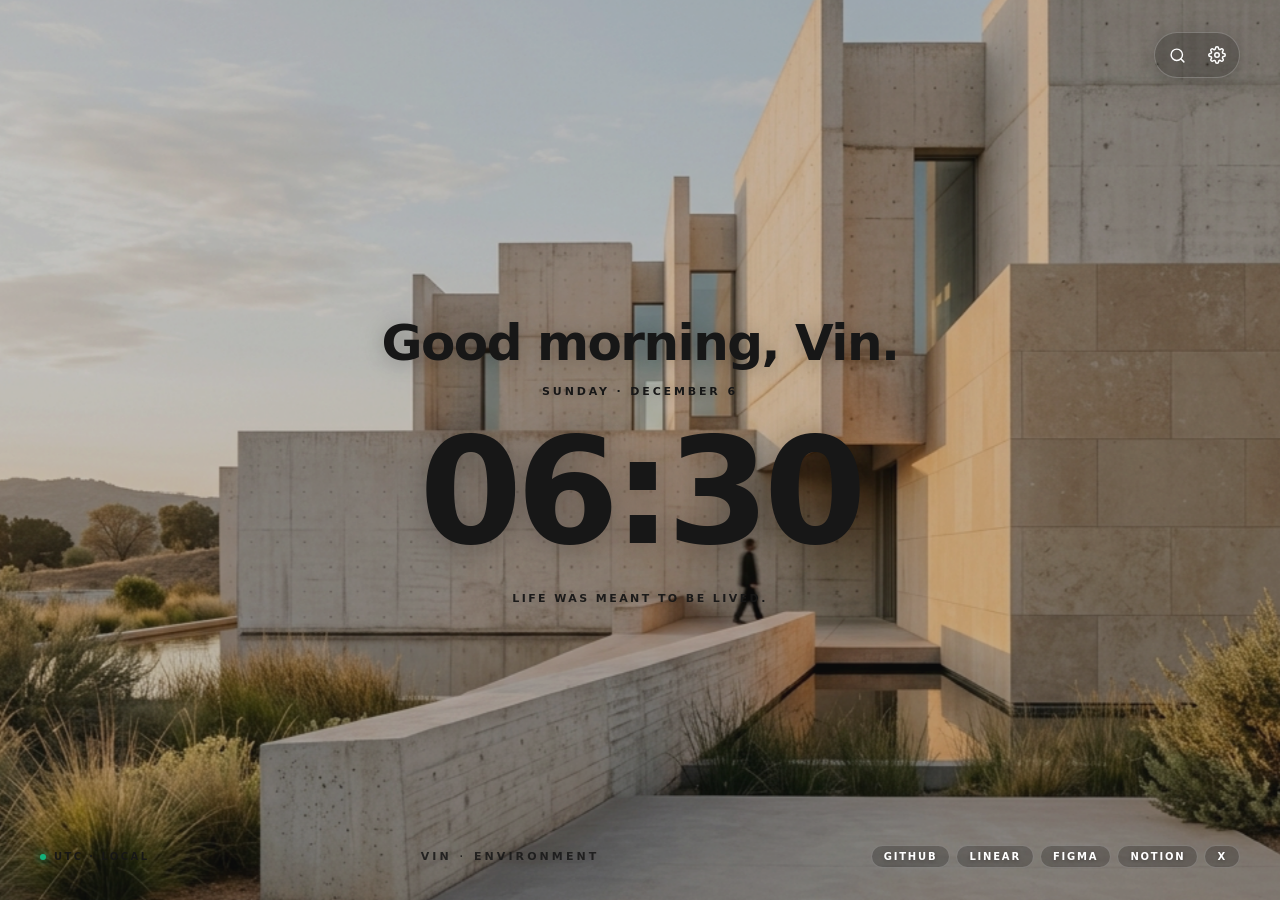
==== commit eabbe102: "smoothness" ====
--- a/newtab/index.html
+++ b/newtab/index.html
@@ -15,36 +15,29 @@
   <div class="bg-layer" id="bgLayer" aria-hidden="true"></div>
   <div class="bg-dim-overlay" id="bgDimOverlay" aria-hidden="true"></div>
 
-  <!-- Spatial Application Wrapper (recodes into spatial depth when drawer opens) -->
+  <!-- Spatial Application Wrapper (recedes into spatial depth when drawer opens) -->
   <div class="spatial-app-wrapper" id="appWrapper">
     <!-- Main Editorial Container -->
     <main class="newtab-container" id="mainContainer">
 
       <!-- Top Navigation / Header -->
       <header class="top-bar">
-        <div class="brand-mark" id="topBrandMark" title="VIN Personal Chrome Environment">
-          <span class="brand-text">VIN</span>
-        </div>
-
-        <div class="top-actions">
+        <!-- Top Left Clean Empty Breathing Space -->
+        <div class="top-left-spacer"></div>
+
+        <!-- Top Right Glass Action Capsule -->
+        <div class="glass-action-capsule">
           <!-- Command Bar Trigger (Cmd+K) -->
           <button class="icon-trigger tactile-btn" id="cmdBarBtn" aria-label="Open Command Search (Cmd+K)" title="Search (Cmd+K)">
-            <svg width="17" height="17" viewBox="0 0 24 24" fill="none" stroke="currentColor" stroke-width="1.8" stroke-linecap="round" stroke-linejoin="round">
+            <svg width="17" height="17" viewBox="0 0 24 24" fill="none" stroke="currentColor" stroke-width="2" stroke-linecap="round" stroke-linejoin="round">
               <circle cx="11" cy="11" r="8"></circle>
               <line x1="21" y1="21" x2="16.65" y2="16.65"></line>
             </svg>
           </button>
 
-          <!-- Focus Mode Toggle (F) -->
-          <button class="icon-trigger tactile-btn" id="focusModeBtn" aria-label="Toggle Focus Mode (Press F)" title="Focus Mode (F)">
-            <svg width="17" height="17" viewBox="0 0 24 24" fill="none" stroke="currentColor" stroke-width="1.8" stroke-linecap="round" stroke-linejoin="round">
-              <path d="M8 3H5a2 2 0 0 0-2 2v3m18 0V5a2 2 0 0 0-2-2h-3m0 18h3a2 2 0 0 0 2-2v-3M3 16v3a2 2 0 0 0 2 2h3"></path>
-            </svg>
-          </button>
-
           <!-- Settings Drawer Trigger -->
           <button class="icon-trigger tactile-btn" id="settingsBtn" aria-label="Open Environment Settings" title="Settings">
-            <svg width="18" height="18" viewBox="0 0 24 24" fill="none" stroke="currentColor" stroke-width="1.8" stroke-linecap="round" stroke-linejoin="round">
+            <svg width="18" height="18" viewBox="0 0 24 24" fill="none" stroke="currentColor" stroke-width="2" stroke-linecap="round" stroke-linejoin="round">
               <circle cx="12" cy="12" r="3"></circle>
               <path d="M19.4 15a1.65 1.65 0 0 0 .33 1.82l.06.06a2 2 0 0 1 0 2.83 2 2 0 0 1-2.83 0l-.06-.06a1.65 1.65 0 0 0-1.82-.33 1.65 1.65 0 0 0-1 1.51V21a2 2 0 0 1-2 2 2 2 0 0 1-2-2v-.09A1.65 1.65 0 0 0 9 19.4a1.65 1.65 0 0 0-1.82.33l-.06.06a2 2 0 0 1-2.83 0 2 2 0 0 1 0-2.83l.06-.06a1.65 1.65 0 0 0 .33-1.82 1.65 1.65 0 0 0-1.51-1H3a2 2 0 0 1-2-2 2 2 0 0 1 2-2h.09A1.65 1.65 0 0 0 4.6 9a1.65 1.65 0 0 0-.33-1.82l-.06-.06a2 2 0 0 1 0-2.83 2 2 0 0 1 2.83 0l.06.06a1.65 1.65 0 0 0 1.82.33H9a1.65 1.65 0 0 0 1-1.51V3a2 2 0 0 1 2-2 2 2 0 0 1 2 2v.09a1.65 1.65 0 0 0 1 1.51 1.65 1.65 0 0 0 1.82-.33l.06-.06a2 2 0 0 1 2.83 0 2 2 0 0 1 0 2.83l-.06.06a1.65 1.65 0 0 0-.33 1.82V9a1.65 1.65 0 0 0 1.51 1H21a2 2 0 0 1 2 2 2 2 0 0 1-2 2h-.09a1.65 1.65 0 0 0-1.51 1z"></path>
             </svg>
@@ -72,13 +65,29 @@
         </blockquote>
       </section>
 
-      <!-- Bottom Signature Bar -->
+      <!-- Split Bottom Navigation & Status Bar -->
       <footer class="bottom-bar">
+        <!-- Bottom Left: Dynamic Local Browser Timezone -->
+        <div class="bottom-left-info" id="bottomLeftInfo">
+          <span class="info-dot"></span>
+          <span class="info-text" id="timeZoneText">LOCAL TIME</span>
+        </div>
+
+        <!-- Bottom Center Signature -->
         <div class="signature-mark" id="bottomSignature">
           <span class="sig-name">VIN</span>
           <span class="sig-dot">·</span>
-          <span class="sig-environment">PERSONAL ENVIRONMENT</span>
-        </div>
+          <span class="sig-environment">ENVIRONMENT</span>
+        </div>
+
+        <!-- Bottom Right: Quick Navigation Link Pills -->
+        <nav class="bottom-right-nav" id="bottomRightNav">
+          <a href="https://github.com" target="_blank" class="nav-pill tactile-btn" title="Open GitHub">GITHUB</a>
+          <a href="https://linear.app" target="_blank" class="nav-pill tactile-btn" title="Open Linear">LINEAR</a>
+          <a href="https://figma.com" target="_blank" class="nav-pill tactile-btn" title="Open Figma">FIGMA</a>
+          <a href="https://notion.so" target="_blank" class="nav-pill tactile-btn" title="Open Notion">NOTION</a>
+          <a href="https://x.com" target="_blank" class="nav-pill tactile-btn" title="Open X">X</a>
+        </nav>
       </footer>
     </main>
   </div>
@@ -128,45 +137,40 @@
           </div>
         </section>
 
-        <!-- Background Wallpaper Selector -->
-        <section class="setting-group">
-          <label class="setting-label">Background & Wallpapers</label>
-
-          <!-- Pattern & Photo Presets -->
-          <div class="bg-options-grid" id="bgOptionsGrid">
-            <button data-bg="warm-paper" class="bg-option-btn tactile-btn active">
-              <span class="bg-preview bg-preview-paper"></span>
-              <span class="bg-title">Warm Paper</span>
-            </button>
-            <button data-bg="quiet-stone" class="bg-option-btn tactile-btn">
-              <span class="bg-preview bg-preview-stone"></span>
-              <span class="bg-title">Quiet Stone</span>
-            </button>
-            <button data-bg="soft-graphite" class="bg-option-btn tactile-btn">
-              <span class="bg-preview bg-preview-graphite"></span>
-              <span class="bg-title">Soft Graphite</span>
-            </button>
-            <button data-bg="architectural" class="bg-option-btn tactile-btn">
-              <span class="bg-preview bg-preview-architectural"></span>
-              <span class="bg-title">Architectural</span>
-            </button>
-
-            <!-- Photo Wallpapers -->
-            <button data-bg="arch-1" class="bg-option-btn tactile-btn">
-              <span class="bg-preview bg-preview-photo" style="background-image: url('../backgrounds/arch-1.png');"></span>
-              <span class="bg-title">Concrete</span>
-            </button>
-            <button data-bg="city-1" class="bg-option-btn tactile-btn">
-              <span class="bg-preview bg-preview-photo" style="background-image: url('../backgrounds/city-1.png');"></span>
-              <span class="bg-title">Misty City</span>
-            </button>
-            <button data-bg="arch-2" class="bg-option-btn tactile-btn">
-              <span class="bg-preview bg-preview-photo" style="background-image: url('../backgrounds/arch-2.png');"></span>
-              <span class="bg-title">Shadows</span>
-            </button>
-            <button data-bg="pure" class="bg-option-btn tactile-btn">
-              <span class="bg-preview bg-preview-pure"></span>
-              <span class="bg-title">Pure Blank</span>
+        <!-- Wallpaper Image Collection Grid -->
+        <section class="setting-group">
+          <label class="setting-label">Wallpaper Gallery</label>
+
+          <div class="wallpaper-photo-grid" id="bgOptionsGrid">
+            <!-- 1. Concrete -->
+            <button data-bg="arch-1" class="wallpaper-card tactile-btn active">
+              <span class="wallpaper-thumb" style="background-image: url('../assets/backgrounds/arch-1.png');"></span>
+              <span class="wallpaper-title">Concrete</span>
+            </button>
+            <!-- 2. Misty City -->
+            <button data-bg="city-1" class="wallpaper-card tactile-btn">
+              <span class="wallpaper-thumb" style="background-image: url('../assets/backgrounds/city-1.png');"></span>
+              <span class="wallpaper-title">Misty City</span>
+            </button>
+            <!-- 3. Shadows -->
+            <button data-bg="arch-2" class="wallpaper-card tactile-btn">
+              <span class="wallpaper-thumb" style="background-image: url('../assets/backgrounds/arch-2.png');"></span>
+              <span class="wallpaper-title">Shadows</span>
+            </button>
+            <!-- 4. Courtyard -->
+            <button data-bg="arch-3" class="wallpaper-card tactile-btn">
+              <span class="wallpaper-thumb" style="background-image: url('../assets/backgrounds/arch-3.png');"></span>
+              <span class="wallpaper-title">Courtyard</span>
+            </button>
+            <!-- 5. Warm Paper -->
+            <button data-bg="warm-paper" class="wallpaper-card tactile-btn">
+              <span class="wallpaper-thumb bg-preview-paper"></span>
+              <span class="wallpaper-title">Warm Paper</span>
+            </button>
+            <!-- 6. Soft Graphite -->
+            <button data-bg="soft-graphite" class="wallpaper-card tactile-btn">
+              <span class="wallpaper-thumb bg-preview-graphite"></span>
+              <span class="wallpaper-title">Graphite</span>
             </button>
           </div>
 
@@ -188,9 +192,9 @@
           <div class="slider-row">
             <div class="slider-header">
               <span class="slider-title">Dim Overlay</span>
-              <span class="slider-val" id="dimValText">15%</span>
+              <span class="slider-val" id="dimValText">22%</span>
             </div>
-            <input type="range" id="dimRange" min="0" max="80" value="15" class="ios-slider">
+            <input type="range" id="dimRange" min="0" max="80" value="22" class="ios-slider">
           </div>
 
           <!-- Blur Slider -->
--- a/assets/backgrounds/background-patterns.css
+++ b/assets/backgrounds/background-patterns.css
@@ -27,7 +27,7 @@
   pointer-events: none;
   z-index: 1;
   background-color: #000000;
-  opacity: var(--bg-dim-opacity, 0.18);
+  opacity: var(--bg-dim-opacity, 0.22);
   transition: opacity 300ms cubic-bezier(0.16, 1, 0.3, 1);
 }
 
@@ -82,7 +82,13 @@
   opacity: 0.95;
 }
 
-/* 9. User Uploaded Custom Image Wallpaper */
+/* 9. Japanese Courtyard Photo Wallpaper */
+[data-background="arch-3"] .bg-layer {
+  background-image: url('arch-3.png');
+  opacity: 0.95;
+}
+
+/* 10. User Uploaded Custom Image Wallpaper */
 [data-background="custom"] .bg-layer {
   background-image: var(--custom-bg-url, none);
   opacity: 0.98;
--- a/newtab/styles.css
+++ b/newtab/styles.css
@@ -8,21 +8,21 @@
   position: relative;
   width: 100vw;
   height: 100vh;
-  transition: transform 500ms cubic-bezier(0.22, 1, 0.36, 1),
-              border-radius 500ms cubic-bezier(0.22, 1, 0.36, 1),
-              box-shadow 500ms cubic-bezier(0.22, 1, 0.36, 1),
-              filter 500ms cubic-bezier(0.22, 1, 0.36, 1),
-              opacity 500ms cubic-bezier(0.22, 1, 0.36, 1);
+  transition: transform 500ms cubic-bezier(0.16, 1, 0.3, 1),
+              border-radius 500ms cubic-bezier(0.16, 1, 0.3, 1),
+              box-shadow 500ms cubic-bezier(0.16, 1, 0.3, 1),
+              filter 500ms cubic-bezier(0.16, 1, 0.3, 1),
+              opacity 500ms cubic-bezier(0.16, 1, 0.3, 1);
   transform-origin: center center;
   z-index: 1;
 }
 
 .spatial-app-wrapper.receded {
-  transform: scale(0.948) translateY(8px);
+  transform: scale(0.945) translateY(8px);
   border-radius: 28px;
   box-shadow: var(--shadow-spatial);
   opacity: 0.92;
-  filter: brightness(0.92) contrast(1.02);
+  filter: brightness(0.9) contrast(1.02);
   pointer-events: none;
   overflow: hidden;
 }
@@ -87,12 +87,6 @@
   width: 100%;
 }
 
-.top-actions {
-  display: flex;
-  align-items: center;
-  gap: var(--space-2);
-}
-
 .brand-mark {
   display: inline-flex;
   align-items: center;
@@ -104,32 +98,51 @@
 
 .brand-text {
   font-size: var(--font-xs);
-  font-weight: 700;
-  letter-spacing: 0.24em;
+  font-weight: 800;
+  letter-spacing: 0.26em;
   text-transform: uppercase;
   color: var(--text-primary);
-  opacity: 0.9;
+  text-shadow: 0 1px 12px rgba(0, 0, 0, 0.25);
+}
+
+/* Glass Capsule for Top Right Buttons (High Contrast & Clear Visibility) */
+.glass-action-capsule {
+  display: flex;
+  align-items: center;
+  gap: 4px;
+  padding: 4px;
+  background: rgba(0, 0, 0, 0.22);
+  backdrop-filter: blur(14px);
+  -webkit-backdrop-filter: blur(14px);
+  border: 1px solid rgba(255, 255, 255, 0.22);
+  border-radius: var(--radius-full);
+  box-shadow: 0 4px 20px rgba(0, 0, 0, 0.2);
+}
+
+[data-theme="dark"] .glass-action-capsule {
+  background: rgba(255, 255, 255, 0.12);
+  border-color: rgba(255, 255, 255, 0.18);
 }
 
 .icon-trigger {
   display: inline-flex;
   align-items: center;
   justify-content: center;
-  width: 38px;
-  height: 38px;
+  width: 36px;
+  height: 36px;
   background: transparent;
-  border: 1px solid transparent;
+  border: none;
   border-radius: var(--radius-full);
-  color: var(--text-secondary);
+  color: #FFFFFF;
   cursor: pointer;
   outline: none;
   transition: all 180ms cubic-bezier(0.16, 1, 0.3, 1);
+  text-shadow: 0 1px 4px rgba(0, 0, 0, 0.3);
 }
 
 .icon-trigger:hover {
-  background-color: var(--surface);
-  color: var(--text-primary);
-  border-color: var(--border-subtle);
+  background-color: rgba(255, 255, 255, 0.25);
+  color: #FFFFFF;
   transform: scale(1.05);
 }
 
@@ -138,7 +151,7 @@
 }
 
 .icon-trigger:focus-visible {
-  box-shadow: 0 0 0 2px var(--ring);
+  box-shadow: 0 0 0 2px #FFFFFF;
 }
 
 /* Editorial Core */
@@ -155,27 +168,29 @@
   padding: var(--space-4);
 }
 
-/* Greeting (Bigger Font Weight for Readability & Presence) */
+/* Greeting (High Contrast Bold Hierarchy) */
 .greeting-text {
-  font-size: clamp(28px, 4.2vw, 48px);
+  font-size: clamp(30px, 4.4vw, 50px);
   font-weight: 600;
   letter-spacing: -0.03em;
   color: var(--text-primary);
   line-height: 1.15;
-  text-shadow: 0 2px 20px rgba(0, 0, 0, 0.08);
-}
-
-/* Date (Bold Uppercase Tracking) */
+  text-shadow: 0 2px 20px rgba(0, 0, 0, 0.25);
+}
+
+/* Date (Bold Uppercase & High Contrast) */
 .date-text {
   font-size: var(--font-xs);
   font-weight: 700;
-  letter-spacing: 0.24em;
+  letter-spacing: 0.26em;
   text-transform: uppercase;
-  color: var(--text-secondary);
+  color: var(--text-primary);
+  opacity: 0.95;
+  text-shadow: 0 1px 12px rgba(0, 0, 0, 0.25);
   margin-bottom: var(--space-2);
 }
 
-/* Digital Clock (Bold, Semibold Numbers) */
+/* Digital Clock (Bold Numbers with Shadow Depth) */
 .clock-container {
   display: inline-flex;
   align-items: baseline;
@@ -186,20 +201,21 @@
 }
 
 .clock-display {
-  font-size: clamp(72px, 13vw, 144px);
+  font-size: clamp(76px, 13.5vw, 148px);
   font-weight: 600;
   letter-spacing: -0.04em;
   line-height: 0.95;
   color: var(--text-primary);
   font-feature-settings: "tnum" on, "lnum" on;
-  text-shadow: 0 4px 30px rgba(0, 0, 0, 0.12);
+  text-shadow: 0 4px 32px rgba(0, 0, 0, 0.3);
 }
 
 .clock-seconds {
   font-size: clamp(20px, 3vw, 36px);
   font-weight: 500;
   letter-spacing: -0.02em;
-  color: var(--text-tertiary);
+  color: var(--text-primary);
+  opacity: 0.8;
   font-feature-settings: "tnum" on;
   display: none;
 }
@@ -208,7 +224,7 @@
   display: inline;
 }
 
-/* Quote Statement (Bigger Font Weight & Clean Tracking) */
+/* Quote Statement (High Contrast Visibility) */
 .quote-container {
   margin-top: var(--space-3);
   max-width: 640px;
@@ -216,20 +232,44 @@
 
 .quote-text {
   font-size: var(--font-xs);
-  font-weight: 600;
-  letter-spacing: 0.2em;
+  font-weight: 700;
+  letter-spacing: 0.22em;
   text-transform: uppercase;
-  color: var(--text-secondary);
+  color: var(--text-primary);
   line-height: 1.6;
   opacity: 0.95;
-}
-
-/* Bottom Bar Signature */
+  text-shadow: 0 2px 14px rgba(0, 0, 0, 0.28);
+}
+
+/* ==========================================================================
+   SPLIT BOTTOM BAR & QUICK NAVIGATION PILLS
+   ========================================================================== */
+
 .bottom-bar {
   display: flex;
-  justify-content: center;
+  justify-content: space-between;
   align-items: center;
   width: 100%;
+}
+
+.bottom-left-info {
+  display: flex;
+  align-items: center;
+  gap: 8px;
+  font-size: 10px;
+  font-weight: 700;
+  letter-spacing: 0.24em;
+  color: var(--text-primary);
+  opacity: 0.95;
+  text-shadow: 0 1px 10px rgba(0, 0, 0, 0.25);
+}
+
+.info-dot {
+  width: 6px;
+  height: 6px;
+  border-radius: 50%;
+  background-color: #10B981;
+  box-shadow: 0 0 10px #10B981;
 }
 
 .signature-mark {
@@ -237,21 +277,58 @@
   align-items: center;
   gap: 8px;
   font-size: 11px;
-  font-weight: 600;
+  font-weight: 700;
   letter-spacing: 0.28em;
   text-transform: uppercase;
-  color: var(--text-tertiary);
-  opacity: 0.55;
+  color: var(--text-primary);
+  opacity: 0.85;
   transition: opacity 200ms ease;
   user-select: none;
+  text-shadow: 0 1px 10px rgba(0, 0, 0, 0.25);
 }
 
 .signature-mark:hover {
-  opacity: 0.95;
+  opacity: 1;
 }
 
 .sig-dot {
   font-size: 8px;
+}
+
+.bottom-right-nav {
+  display: flex;
+  align-items: center;
+  gap: 6px;
+}
+
+.nav-pill {
+  padding: 5px 12px;
+  font-size: 10px;
+  font-weight: 700;
+  letter-spacing: 0.18em;
+  color: #FFFFFF;
+  background: rgba(0, 0, 0, 0.22);
+  backdrop-filter: blur(12px);
+  -webkit-backdrop-filter: blur(12px);
+  border: 1px solid rgba(255, 255, 255, 0.2);
+  border-radius: var(--radius-full);
+  text-decoration: none;
+  transition: all 180ms cubic-bezier(0.16, 1, 0.3, 1);
+  text-shadow: 0 1px 4px rgba(0, 0, 0, 0.3);
+}
+
+[data-theme="dark"] .nav-pill {
+  background: rgba(255, 255, 255, 0.12);
+  border-color: rgba(255, 255, 255, 0.18);
+  color: #FFFFFF;
+}
+
+.nav-pill:hover {
+  background: #FFFFFF;
+  color: #171717;
+  border-color: #FFFFFF;
+  transform: translateY(-2px);
+  text-shadow: none;
 }
 
 /* Focus Mode State (F key) */
@@ -386,7 +463,7 @@
   display: flex;
   flex-direction: column;
   transform: translateX(100%);
-  transition: transform 450ms cubic-bezier(0.22, 1, 0.36, 1);
+  transition: transform 450ms cubic-bezier(0.16, 1, 0.3, 1);
   overflow: hidden;
 }
 
@@ -516,49 +593,50 @@
   font-weight: 700;
 }
 
-/* Background Wallpapers Grid */
-.bg-options-grid {
+/* Wallpaper Photo Thumbnails Grid */
+.wallpaper-photo-grid {
   display: grid;
-  grid-template-columns: repeat(4, 1fr);
+  grid-template-columns: repeat(3, 1fr);
   gap: var(--space-2);
 }
 
-.bg-option-btn {
+.wallpaper-card {
   display: flex;
   flex-direction: column;
   align-items: center;
   gap: 6px;
-  padding: 8px 4px;
+  padding: 6px;
   background-color: var(--bg);
   border: 1px solid var(--border);
   border-radius: var(--radius-sm);
   cursor: pointer;
-}
-
-.bg-option-btn.active {
+  transition: all 180ms cubic-bezier(0.16, 1, 0.3, 1);
+}
+
+.wallpaper-card:hover {
+  border-color: var(--text-primary);
+  transform: scale(1.03);
+}
+
+.wallpaper-card.active {
   border-color: var(--text-primary);
   background-color: var(--surface-elevated);
-  box-shadow: 0 0 0 1px var(--text-primary);
-}
-
-.bg-preview {
+  box-shadow: 0 0 0 2px var(--text-primary);
+}
+
+.wallpaper-thumb {
   width: 100%;
-  height: 36px;
-  border-radius: calc(var(--radius-sm) - 2px);
-  border: 1px solid var(--border);
-}
-
-.bg-preview-paper { background: #F7F6F2; }
-.bg-preview-stone { background: #EFECE6; }
-.bg-preview-graphite { background: #222222; }
-.bg-preview-architectural { background: #FAF9F6; }
-.bg-preview-pure { background: #FFFFFF; }
-.bg-preview-photo { background-size: cover; background-position: center; }
-
-.bg-title {
+  height: 48px;
+  border-radius: calc(var(--radius-sm) - 3px);
+  border: 1px solid var(--border);
+  background-size: cover;
+  background-position: center;
+}
+
+.wallpaper-title {
   font-size: 10px;
   color: var(--text-primary);
-  font-weight: 600;
+  font-weight: 700;
 }
 
 /* Custom Upload Dropzone */
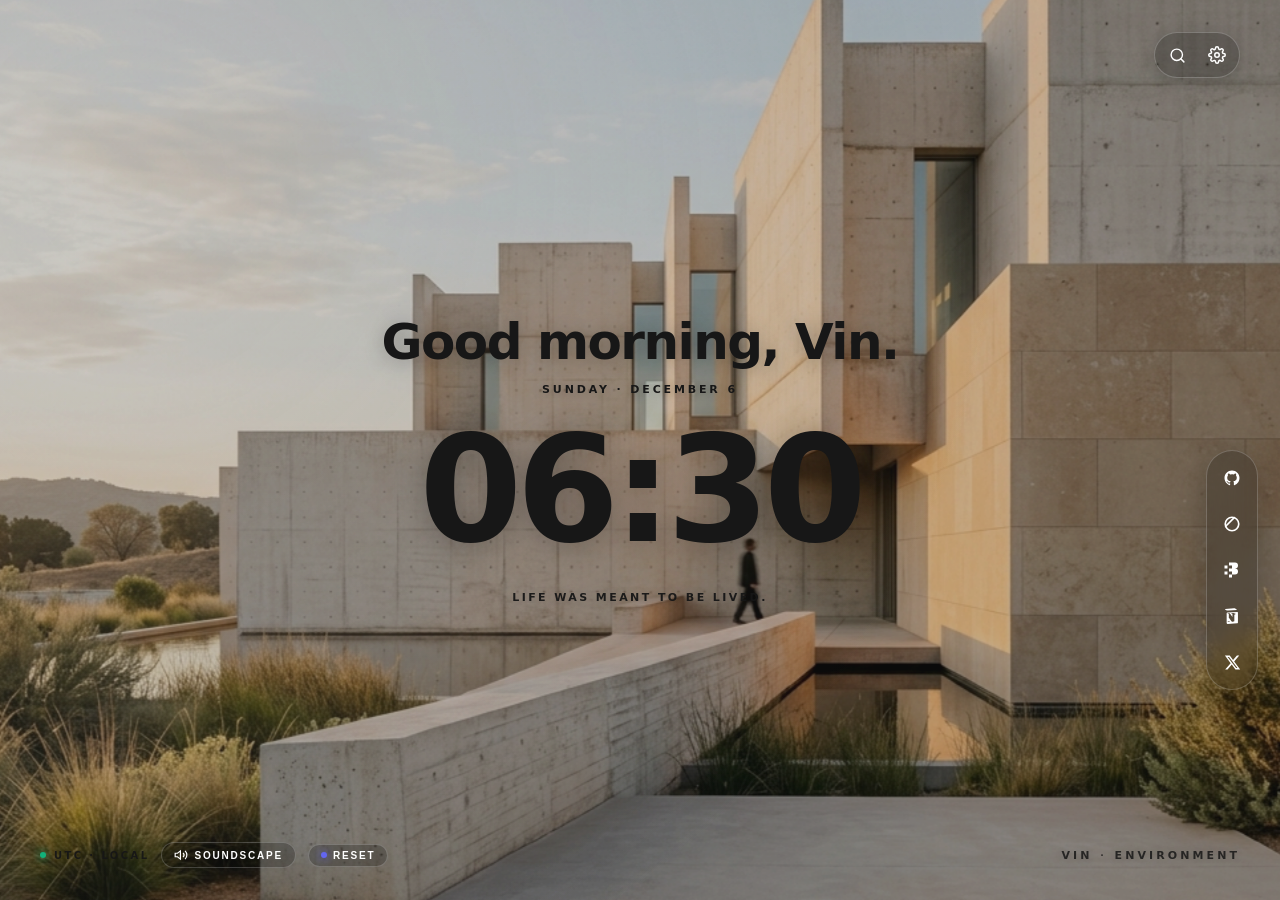
==== commit b2aa0e90: "audio and side icosn" ====
--- a/newtab/index.html
+++ b/newtab/index.html
@@ -14,6 +14,48 @@
   <!-- Background Layers -->
   <div class="bg-layer" id="bgLayer" aria-hidden="true"></div>
   <div class="bg-dim-overlay" id="bgDimOverlay" aria-hidden="true"></div>
+  <div class="bg-atmosphere-overlay" id="bgAtmosphereOverlay" aria-hidden="true"></div>
+
+  <!-- Vertical Floating Right Edge Glass Icon Dock -->
+  <aside class="vertical-nav-dock" id="verticalNavDock" aria-label="Quick Links">
+    <!-- GitHub -->
+    <a href="https://github.com" target="_blank" class="dock-icon-btn tactile-btn" aria-label="GitHub">
+      <svg width="18" height="18" viewBox="0 0 24 24" fill="currentColor">
+        <path fill-rule="evenodd" clip-rule="evenodd" d="M12 2C6.477 2 2 6.484 2 12.017c0 4.425 2.865 8.18 6.839 9.504.5.092.682-.217.682-.483 0-.237-.008-.868-.013-1.703-2.782.605-3.369-1.343-3.369-1.343-.454-1.158-1.11-1.466-1.11-1.466-.908-.62.069-.608.069-.608 1.003.07 1.53 1.032 1.53 1.032.892 1.53 2.341 1.088 2.91.832.092-.647.35-1.088.636-1.338-2.22-.253-4.555-1.113-4.555-4.951 0-1.093.39-1.988 1.029-2.688-.103-.253-.446-1.272.098-2.65 0 0 .84-.27 2.75 1.026A9.564 9.564 0 0112 6.844c.85.004 1.705.115 2.504.337 1.909-1.296 2.747-1.027 2.747-1.027.546 1.379.202 2.398.1 2.651.64.7 1.028 1.595 1.028 2.688 0 3.848-2.339 4.695-4.566 4.943.359.309.678.92.678 1.855 0 1.338-.012 2.419-.012 2.747 0 .268.18.58.688.482A10.019 10.019 0 0022 12.017C22 6.484 17.522 2 12 2z"></path>
+      </svg>
+      <span class="dock-tooltip">GitHub</span>
+    </a>
+    <!-- Linear -->
+    <a href="https://linear.app" target="_blank" class="dock-icon-btn tactile-btn" aria-label="Linear">
+      <svg width="18" height="18" viewBox="0 0 24 24" fill="none" stroke="currentColor" stroke-width="2.2" stroke-linecap="round">
+        <circle cx="12" cy="12" r="9"></circle>
+        <line x1="3.6" y1="15" x2="15" y2="3.6"></line>
+      </svg>
+      <span class="dock-tooltip">Linear</span>
+    </a>
+    <!-- Figma -->
+    <a href="https://figma.com" target="_blank" class="dock-icon-btn tactile-btn" aria-label="Figma">
+      <svg width="18" height="18" viewBox="0 0 24 24" fill="currentColor">
+        <path d="M8 2h4v4H8V2zm0 8h4v4H8v-4zm0 8h4v4H8v-4zM2 6h4v4H2V6zm0 8h4v4H2v-4z"></path>
+        <path d="M12 2h4a4 4 0 014 4v0a4 4 0 01-4 4h-4V2zm0 8h4a4 4 0 014 4v0a4 4 0 01-4 4h-4v-8z"></path>
+      </svg>
+      <span class="dock-tooltip">Figma</span>
+    </a>
+    <!-- Notion -->
+    <a href="https://notion.so" target="_blank" class="dock-icon-btn tactile-btn" aria-label="Notion">
+      <svg width="18" height="18" viewBox="0 0 24 24" fill="currentColor">
+        <path d="M4.459 4.208c.746.606 1.026.56 2.428.466l11.393-.746c.42 0 .047-.42-.093-.513L16.273 2.15c-.467-.327-.98-.56-1.774-.513L3.106 2.57c-.513.047-.653.373-.373.653l1.726.985zm.42 3.637v13.62c0 .84.373 1.12 1.213 1.073l12.793-.793c.84-.047 1.027-.56 1.027-1.306V7.472c0-.746-.28-.98-1.027-.933L6.092 7.333c-.793.046-1.213.373-1.213 1.122zm11.953 1.167c.047.373-.093.746-.42.793l-.746.14c-.373.046-.56.28-.56.606v8.448c-.653.373-1.447.56-2.007.56-1.353 0-1.726-.467-2.333-1.26l-3.356-4.663v4.616c0 .42.14.653.513.7l.84.14c.28.046.373.326.373.653l-3.03.187c-.046-.327.093-.653.42-.7l.746-.14c.373-.047.513-.28.513-.653V9.755c0-.42-.187-.653-.653-.7l-.607-.047c-.28-.046-.373-.326-.373-.606l2.843-.187 3.59 5.037V9.522c0-.42-.14-.653-.513-.7l-.84-.14c-.28-.046-.373-.326-.373-.653l3.03-.187zm-1.817-6.25l.093.047-.093-.047z"></path>
+      </svg>
+      <span class="dock-tooltip">Notion</span>
+    </a>
+    <!-- X -->
+    <a href="https://x.com" target="_blank" class="dock-icon-btn tactile-btn" aria-label="X">
+      <svg width="17" height="17" viewBox="0 0 24 24" fill="currentColor">
+        <path d="M18.244 2.25h3.308l-7.227 8.26 8.502 11.24H16.17l-5.214-6.817L4.99 21.75H1.68l7.73-8.835L1.254 2.25H8.08l4.713 6.231zm-1.161 17.52h1.833L7.084 4.126H5.117z"></path>
+      </svg>
+      <span class="dock-tooltip">X</span>
+    </a>
+  </aside>
 
   <!-- Spatial Application Wrapper (recedes into spatial depth when drawer opens) -->
   <div class="spatial-app-wrapper" id="appWrapper">
@@ -67,10 +109,35 @@
 
       <!-- Split Bottom Navigation & Status Bar -->
       <footer class="bottom-bar">
-        <!-- Bottom Left: Dynamic Local Browser Timezone -->
-        <div class="bottom-left-info" id="bottomLeftInfo">
-          <span class="info-dot"></span>
-          <span class="info-text" id="timeZoneText">LOCAL TIME</span>
+        <!-- Bottom Left: Dynamic Local Browser Timezone & Soundscape Pill -->
+        <div class="bottom-left-group">
+          <div class="bottom-left-info" id="bottomLeftInfo">
+            <span class="info-dot"></span>
+            <span class="info-text" id="timeZoneText">LOCAL TIME</span>
+          </div>
+
+          <!-- Web Audio Focus Soundscape Pill -->
+          <div class="soundscape-control-pill" id="soundscapePill">
+            <button class="soundscape-btn tactile-btn" id="soundToggleBtn" title="Focus Audio Soundscapes">
+              <svg width="14" height="14" viewBox="0 0 24 24" fill="none" stroke="currentColor" stroke-width="2">
+                <path d="M11 5L6 9H2v6h4l5 4V5z"></path>
+                <path d="M19.07 4.93a10 10 0 0 1 0 14.14M15.54 8.46a5 5 0 0 1 0 7.07"></path>
+              </svg>
+              <span id="soundLabelText">SOUNDSCAPE</span>
+            </button>
+            <div class="sound-popover" id="soundPopover">
+              <button class="sound-opt-btn active" data-sound="none">Off</button>
+              <button class="sound-opt-btn" data-sound="brown-noise">Brown Noise</button>
+              <button class="sound-opt-btn" data-sound="soft-rain">Soft Rain</button>
+              <button class="sound-opt-btn" data-sound="warm-drone">432Hz Drone</button>
+            </div>
+          </div>
+
+          <!-- Mindfulness 1-Min Breath Trigger Pill -->
+          <button class="breath-trigger-pill tactile-btn" id="breathBtn" title="1-Minute Guided Breath Reset">
+            <span class="breath-dot"></span>
+            <span>RESET</span>
+          </button>
         </div>
 
         <!-- Bottom Center Signature -->
@@ -79,17 +146,21 @@
           <span class="sig-dot">·</span>
           <span class="sig-environment">ENVIRONMENT</span>
         </div>
-
-        <!-- Bottom Right: Quick Navigation Link Pills -->
-        <nav class="bottom-right-nav" id="bottomRightNav">
-          <a href="https://github.com" target="_blank" class="nav-pill tactile-btn" title="Open GitHub">GITHUB</a>
-          <a href="https://linear.app" target="_blank" class="nav-pill tactile-btn" title="Open Linear">LINEAR</a>
-          <a href="https://figma.com" target="_blank" class="nav-pill tactile-btn" title="Open Figma">FIGMA</a>
-          <a href="https://notion.so" target="_blank" class="nav-pill tactile-btn" title="Open Notion">NOTION</a>
-          <a href="https://x.com" target="_blank" class="nav-pill tactile-btn" title="Open X">X</a>
-        </nav>
       </footer>
     </main>
+  </div>
+
+  <!-- Micro-Mindfulness 1-Min Guided Breath Reset Modal -->
+  <div class="mindfulness-modal" id="breathModal" aria-hidden="true">
+    <div class="breath-overlay" id="breathOverlay"></div>
+    <div class="breath-box">
+      <button class="breath-close-btn tactile-btn" id="breathCloseBtn" aria-label="Close Breath Reset">✕</button>
+      <div class="breath-ring-wrapper">
+        <div class="breath-ring-outer" id="breathRing"></div>
+      </div>
+      <h2 class="breath-phase-text" id="breathPhaseText">Inhale...</h2>
+      <p class="breath-sub-text">60-Second Mental Reset</p>
+    </div>
   </div>
 
   <!-- Floating Command Bar Modal (Cmd+K / Ctrl+K Omnibox Search) -->
--- a/newtab/styles.css
+++ b/newtab/styles.css
@@ -27,6 +27,32 @@
   overflow: hidden;
 }
 
+/* Time-of-Day Dynamic Atmosphere Overlay */
+.bg-atmosphere-overlay {
+  position: fixed;
+  inset: 0;
+  pointer-events: none;
+  z-index: 1;
+  transition: opacity 800ms ease;
+  opacity: 0;
+}
+
+.bg-atmosphere-overlay.active {
+  opacity: 1;
+}
+
+.bg-atmosphere-overlay.morning {
+  background: radial-gradient(circle at 10% 20%, rgba(255, 240, 215, 0.12) 0%, transparent 65%);
+}
+
+.bg-atmosphere-overlay.golden {
+  background: radial-gradient(circle at 80% 20%, rgba(255, 150, 70, 0.18) 0%, rgba(180, 70, 30, 0.08) 70%);
+}
+
+.bg-atmosphere-overlay.indigo {
+  background: radial-gradient(circle at 50% 10%, rgba(30, 25, 65, 0.28) 0%, rgba(10, 10, 25, 0.35) 80%);
+}
+
 /* Layout Container */
 .newtab-container {
   position: relative;
@@ -36,6 +62,88 @@
   flex-direction: column;
   justify-content: space-between;
   padding: calc(var(--space-5) + 8px) calc(var(--space-6) + 8px);
+}
+
+/* ==========================================================================
+   VERTICAL FLOATING RIGHT EDGE GLASS ICON DOCK
+   ========================================================================== */
+
+.vertical-nav-dock {
+  position: fixed;
+  right: 22px;
+  top: 50%;
+  transform: translateY(-50%);
+  z-index: 10;
+  display: flex;
+  flex-direction: column;
+  align-items: center;
+  gap: 8px;
+  padding: 8px 6px;
+  background: rgba(0, 0, 0, 0.22);
+  backdrop-filter: blur(14px);
+  -webkit-backdrop-filter: blur(14px);
+  border: 1px solid rgba(255, 255, 255, 0.2);
+  border-radius: var(--radius-full);
+  box-shadow: 0 8px 32px rgba(0, 0, 0, 0.25);
+  animation: fluidEntrance 800ms cubic-bezier(0.16, 1, 0.3, 1) 350ms both;
+}
+
+[data-theme="dark"] .vertical-nav-dock {
+  background: rgba(255, 255, 255, 0.12);
+  border-color: rgba(255, 255, 255, 0.18);
+}
+
+.dock-icon-btn {
+  position: relative;
+  display: inline-flex;
+  align-items: center;
+  justify-content: center;
+  width: 38px;
+  height: 38px;
+  border-radius: var(--radius-full);
+  color: #FFFFFF;
+  background: transparent;
+  text-decoration: none;
+  transition: all 200ms cubic-bezier(0.16, 1, 0.3, 1);
+  text-shadow: 0 1px 4px rgba(0, 0, 0, 0.3);
+}
+
+.dock-icon-btn:hover {
+  background: rgba(255, 255, 255, 0.28);
+  transform: scale(1.15);
+  color: #FFFFFF;
+}
+
+.dock-icon-btn:active {
+  transform: scale(0.95);
+}
+
+/* Sliding Left Tooltip Labels */
+.dock-tooltip {
+  position: absolute;
+  right: calc(100% + 12px);
+  top: 50%;
+  transform: translateY(-50%) translateX(6px);
+  padding: 4px 10px;
+  font-size: 11px;
+  font-weight: 700;
+  letter-spacing: 0.1em;
+  color: #FFFFFF;
+  background: rgba(0, 0, 0, 0.78);
+  backdrop-filter: blur(10px);
+  -webkit-backdrop-filter: blur(10px);
+  border: 1px solid rgba(255, 255, 255, 0.15);
+  border-radius: var(--radius-xs);
+  white-space: nowrap;
+  opacity: 0;
+  pointer-events: none;
+  transition: all 180ms cubic-bezier(0.16, 1, 0.3, 1);
+  box-shadow: 0 4px 14px rgba(0, 0, 0, 0.2);
+}
+
+.dock-icon-btn:hover .dock-tooltip {
+  opacity: 1;
+  transform: translateY(-50%) translateX(0);
 }
 
 /* ==========================================================================
@@ -87,25 +195,11 @@
   width: 100%;
 }
 
-.brand-mark {
-  display: inline-flex;
-  align-items: center;
-  padding: 6px 12px;
-  background-color: transparent;
-  border-radius: var(--radius-sm);
-  user-select: none;
-}
-
-.brand-text {
-  font-size: var(--font-xs);
-  font-weight: 800;
-  letter-spacing: 0.26em;
-  text-transform: uppercase;
-  color: var(--text-primary);
-  text-shadow: 0 1px 12px rgba(0, 0, 0, 0.25);
-}
-
-/* Glass Capsule for Top Right Buttons (High Contrast & Clear Visibility) */
+.top-left-spacer {
+  width: 40px;
+}
+
+/* Glass Capsule for Top Right Buttons */
 .glass-action-capsule {
   display: flex;
   align-items: center;
@@ -168,7 +262,6 @@
   padding: var(--space-4);
 }
 
-/* Greeting (High Contrast Bold Hierarchy) */
 .greeting-text {
   font-size: clamp(30px, 4.4vw, 50px);
   font-weight: 600;
@@ -178,7 +271,6 @@
   text-shadow: 0 2px 20px rgba(0, 0, 0, 0.25);
 }
 
-/* Date (Bold Uppercase & High Contrast) */
 .date-text {
   font-size: var(--font-xs);
   font-weight: 700;
@@ -190,7 +282,6 @@
   margin-bottom: var(--space-2);
 }
 
-/* Digital Clock (Bold Numbers with Shadow Depth) */
 .clock-container {
   display: inline-flex;
   align-items: baseline;
@@ -224,7 +315,6 @@
   display: inline;
 }
 
-/* Quote Statement (High Contrast Visibility) */
 .quote-container {
   margin-top: var(--space-3);
   max-width: 640px;
@@ -242,7 +332,7 @@
 }
 
 /* ==========================================================================
-   SPLIT BOTTOM BAR & QUICK NAVIGATION PILLS
+   SPLIT BOTTOM BAR
    ========================================================================== */
 
 .bottom-bar {
@@ -250,6 +340,12 @@
   justify-content: space-between;
   align-items: center;
   width: 100%;
+}
+
+.bottom-left-group {
+  display: flex;
+  align-items: center;
+  gap: var(--space-3);
 }
 
 .bottom-left-info {
@@ -272,36 +368,15 @@
   box-shadow: 0 0 10px #10B981;
 }
 
-.signature-mark {
-  display: inline-flex;
-  align-items: center;
-  gap: 8px;
-  font-size: 11px;
-  font-weight: 700;
-  letter-spacing: 0.28em;
-  text-transform: uppercase;
-  color: var(--text-primary);
-  opacity: 0.85;
-  transition: opacity 200ms ease;
-  user-select: none;
-  text-shadow: 0 1px 10px rgba(0, 0, 0, 0.25);
-}
-
-.signature-mark:hover {
-  opacity: 1;
-}
-
-.sig-dot {
-  font-size: 8px;
-}
-
-.bottom-right-nav {
+/* Soundscape Control Pill */
+.soundscape-control-pill {
+  position: relative;
+}
+
+.soundscape-btn {
   display: flex;
   align-items: center;
   gap: 6px;
-}
-
-.nav-pill {
   padding: 5px 12px;
   font-size: 10px;
   font-weight: 700;
@@ -312,29 +387,230 @@
   -webkit-backdrop-filter: blur(12px);
   border: 1px solid rgba(255, 255, 255, 0.2);
   border-radius: var(--radius-full);
-  text-decoration: none;
-  transition: all 180ms cubic-bezier(0.16, 1, 0.3, 1);
-  text-shadow: 0 1px 4px rgba(0, 0, 0, 0.3);
-}
-
-[data-theme="dark"] .nav-pill {
-  background: rgba(255, 255, 255, 0.12);
-  border-color: rgba(255, 255, 255, 0.18);
+  cursor: pointer;
+  transition: all 180ms ease;
+}
+
+.soundscape-btn:hover {
+  background: rgba(255, 255, 255, 0.25);
+}
+
+.sound-popover {
+  position: absolute;
+  bottom: calc(100% + 8px);
+  left: 0;
+  display: flex;
+  flex-direction: column;
+  gap: 4px;
+  padding: 6px;
+  background: var(--surface-elevated);
+  border: 1px solid var(--border);
+  border-radius: var(--radius-md);
+  box-shadow: var(--shadow-spatial);
+  opacity: 0;
+  pointer-events: none;
+  transform: translateY(8px);
+  transition: all 200ms cubic-bezier(0.16, 1, 0.3, 1);
+  min-width: 140px;
+  z-index: 50;
+}
+
+.soundscape-control-pill.open .sound-popover {
+  opacity: 1;
+  pointer-events: auto;
+  transform: translateY(0);
+}
+
+.sound-opt-btn {
+  padding: 6px 10px;
+  font-size: 11px;
+  font-weight: 600;
+  font-family: var(--font-sans);
+  color: var(--text-secondary);
+  background: transparent;
+  border: none;
+  border-radius: var(--radius-xs);
+  text-align: left;
+  cursor: pointer;
+  transition: all 120ms ease;
+}
+
+.sound-opt-btn:hover {
+  background: var(--surface);
+  color: var(--text-primary);
+}
+
+.sound-opt-btn.active {
+  background: var(--accent);
+  color: var(--accent-contrast);
+}
+
+/* Mindfulness Breath Trigger Pill */
+.breath-trigger-pill {
+  display: flex;
+  align-items: center;
+  gap: 6px;
+  padding: 5px 12px;
+  font-size: 10px;
+  font-weight: 700;
+  letter-spacing: 0.18em;
   color: #FFFFFF;
-}
-
-.nav-pill:hover {
-  background: #FFFFFF;
-  color: #171717;
-  border-color: #FFFFFF;
+  background: rgba(0, 0, 0, 0.22);
+  backdrop-filter: blur(12px);
+  -webkit-backdrop-filter: blur(12px);
+  border: 1px solid rgba(255, 255, 255, 0.2);
+  border-radius: var(--radius-full);
+  cursor: pointer;
+  transition: all 180ms ease;
+}
+
+.breath-trigger-pill:hover {
+  background: rgba(255, 255, 255, 0.25);
   transform: translateY(-2px);
-  text-shadow: none;
+}
+
+.breath-dot {
+  width: 6px;
+  height: 6px;
+  border-radius: 50%;
+  background-color: #6366F1;
+  box-shadow: 0 0 8px #6366F1;
+}
+
+/* Micro-Mindfulness Breathing Modal Ring */
+.mindfulness-modal {
+  position: fixed;
+  inset: 0;
+  z-index: 300;
+  display: flex;
+  align-items: center;
+  justify-content: center;
+  pointer-events: none;
+  opacity: 0;
+  transition: opacity 300ms cubic-bezier(0.16, 1, 0.3, 1);
+}
+
+.mindfulness-modal.open {
+  pointer-events: auto;
+  opacity: 1;
+}
+
+.breath-overlay {
+  position: absolute;
+  inset: 0;
+  background: rgba(0, 0, 0, 0.55);
+  backdrop-filter: blur(16px);
+  -webkit-backdrop-filter: blur(16px);
+}
+
+.breath-box {
+  position: relative;
+  display: flex;
+  flex-direction: column;
+  align-items: center;
+  justify-content: center;
+  padding: var(--space-7);
+  background: var(--surface-elevated);
+  border: 1px solid var(--border);
+  border-radius: var(--radius-xl);
+  box-shadow: var(--shadow-spatial);
+  min-width: 340px;
+  gap: var(--space-4);
+  transform: scale(0.9);
+  transition: transform 300ms cubic-bezier(0.34, 1.56, 0.64, 1);
+}
+
+.mindfulness-modal.open .breath-box {
+  transform: scale(1);
+}
+
+.breath-close-btn {
+  position: absolute;
+  top: 14px;
+  right: 16px;
+  background: transparent;
+  border: none;
+  font-size: 16px;
+  color: var(--text-tertiary);
+  cursor: pointer;
+}
+
+.breath-close-btn:hover {
+  color: var(--text-primary);
+}
+
+.breath-ring-wrapper {
+  width: 120px;
+  height: 120px;
+  display: flex;
+  align-items: center;
+  justify-content: center;
+}
+
+.breath-ring-outer {
+  width: 70px;
+  height: 70px;
+  border-radius: 50%;
+  background: radial-gradient(circle, rgba(99, 102, 241, 0.4) 0%, rgba(99, 102, 241, 0.1) 70%);
+  border: 2px solid rgba(99, 102, 241, 0.6);
+  box-shadow: 0 0 30px rgba(99, 102, 241, 0.4);
+  transition: transform 4000ms cubic-bezier(0.4, 0, 0.2, 1);
+}
+
+.breath-ring-outer.inhale {
+  transform: scale(1.6);
+}
+
+.breath-ring-outer.hold {
+  transform: scale(1.6);
+  box-shadow: 0 0 45px rgba(99, 102, 241, 0.7);
+}
+
+.breath-ring-outer.exhale {
+  transform: scale(0.9);
+}
+
+.breath-phase-text {
+  font-size: var(--font-lg);
+  font-weight: 600;
+  color: var(--text-primary);
+}
+
+.breath-sub-text {
+  font-size: var(--font-xs);
+  color: var(--text-secondary);
+  letter-spacing: 0.12em;
+  text-transform: uppercase;
+}
+
+.signature-mark {
+  display: inline-flex;
+  align-items: center;
+  gap: 8px;
+  font-size: 11px;
+  font-weight: 700;
+  letter-spacing: 0.28em;
+  text-transform: uppercase;
+  color: var(--text-primary);
+  opacity: 0.85;
+  transition: opacity 200ms ease;
+  user-select: none;
+  text-shadow: 0 1px 10px rgba(0, 0, 0, 0.25);
+}
+
+.signature-mark:hover {
+  opacity: 1;
+}
+
+.sig-dot {
+  font-size: 8px;
 }
 
 /* Focus Mode State (F key) */
 body.focus-mode .top-bar,
 body.focus-mode .quote-container,
-body.focus-mode .bottom-bar {
+body.focus-mode .bottom-bar,
+body.focus-mode .vertical-nav-dock {
   opacity: 0;
   pointer-events: none;
 }
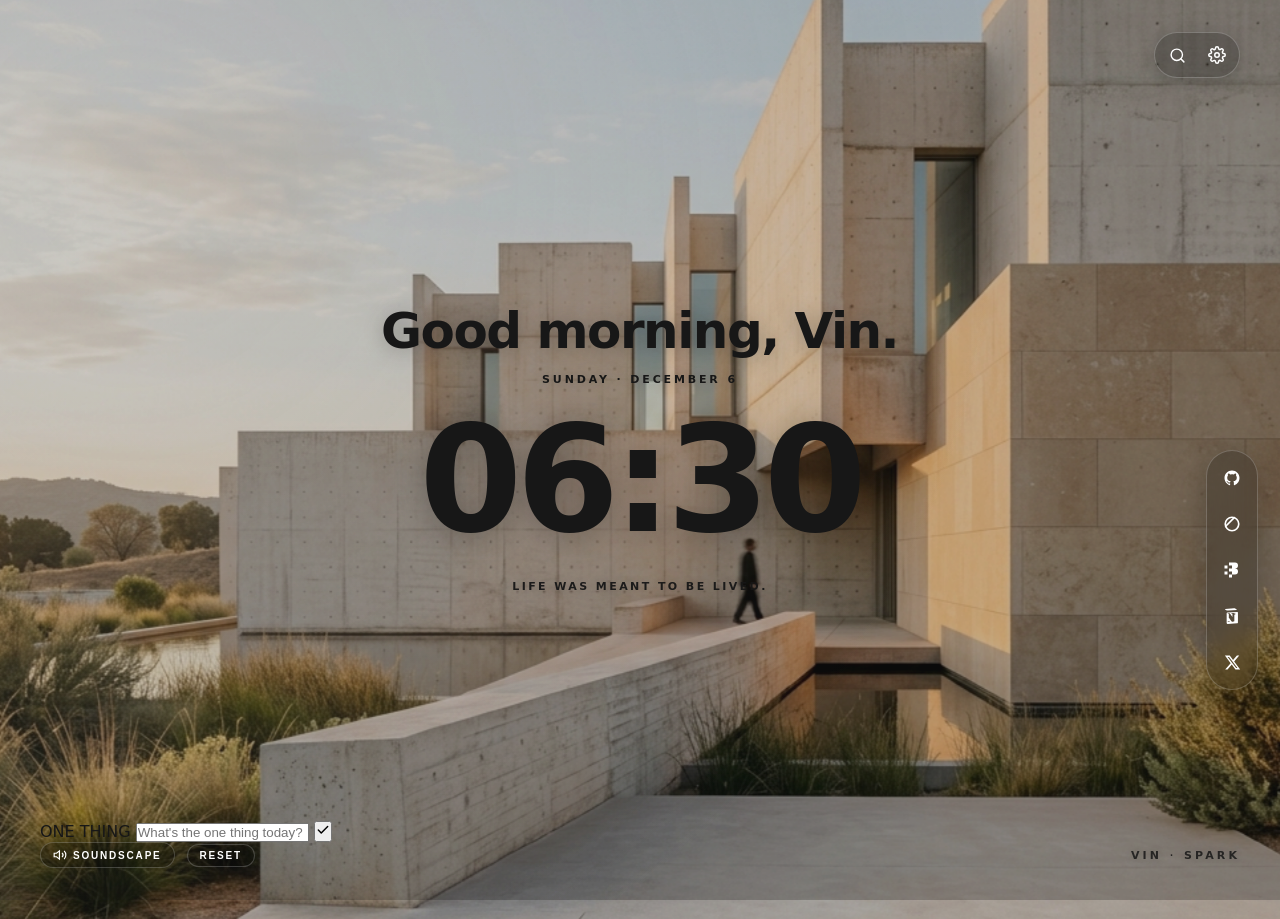
==== commit 4fc6fdf4: "new tab update" ====
--- a/newtab/index.html
+++ b/newtab/index.html
@@ -16,49 +16,50 @@
   <div class="bg-dim-overlay" id="bgDimOverlay" aria-hidden="true"></div>
   <div class="bg-atmosphere-overlay" id="bgAtmosphereOverlay" aria-hidden="true"></div>
 
-  <!-- Vertical Floating Right Edge Glass Icon Dock -->
-  <aside class="vertical-nav-dock" id="verticalNavDock" aria-label="Quick Links">
-    <!-- GitHub -->
-    <a href="https://github.com" target="_blank" class="dock-icon-btn tactile-btn" aria-label="GitHub">
-      <svg width="18" height="18" viewBox="0 0 24 24" fill="currentColor">
-        <path fill-rule="evenodd" clip-rule="evenodd" d="M12 2C6.477 2 2 6.484 2 12.017c0 4.425 2.865 8.18 6.839 9.504.5.092.682-.217.682-.483 0-.237-.008-.868-.013-1.703-2.782.605-3.369-1.343-3.369-1.343-.454-1.158-1.11-1.466-1.11-1.466-.908-.62.069-.608.069-.608 1.003.07 1.53 1.032 1.53 1.032.892 1.53 2.341 1.088 2.91.832.092-.647.35-1.088.636-1.338-2.22-.253-4.555-1.113-4.555-4.951 0-1.093.39-1.988 1.029-2.688-.103-.253-.446-1.272.098-2.65 0 0 .84-.27 2.75 1.026A9.564 9.564 0 0112 6.844c.85.004 1.705.115 2.504.337 1.909-1.296 2.747-1.027 2.747-1.027.546 1.379.202 2.398.1 2.651.64.7 1.028 1.595 1.028 2.688 0 3.848-2.339 4.695-4.566 4.943.359.309.678.92.678 1.855 0 1.338-.012 2.419-.012 2.747 0 .268.18.58.688.482A10.019 10.019 0 0022 12.017C22 6.484 17.522 2 12 2z"></path>
-      </svg>
-      <span class="dock-tooltip">GitHub</span>
-    </a>
-    <!-- Linear -->
-    <a href="https://linear.app" target="_blank" class="dock-icon-btn tactile-btn" aria-label="Linear">
-      <svg width="18" height="18" viewBox="0 0 24 24" fill="none" stroke="currentColor" stroke-width="2.2" stroke-linecap="round">
-        <circle cx="12" cy="12" r="9"></circle>
-        <line x1="3.6" y1="15" x2="15" y2="3.6"></line>
-      </svg>
-      <span class="dock-tooltip">Linear</span>
-    </a>
-    <!-- Figma -->
-    <a href="https://figma.com" target="_blank" class="dock-icon-btn tactile-btn" aria-label="Figma">
-      <svg width="18" height="18" viewBox="0 0 24 24" fill="currentColor">
-        <path d="M8 2h4v4H8V2zm0 8h4v4H8v-4zm0 8h4v4H8v-4zM2 6h4v4H2V6zm0 8h4v4H2v-4z"></path>
-        <path d="M12 2h4a4 4 0 014 4v0a4 4 0 01-4 4h-4V2zm0 8h4a4 4 0 014 4v0a4 4 0 01-4 4h-4v-8z"></path>
-      </svg>
-      <span class="dock-tooltip">Figma</span>
-    </a>
-    <!-- Notion -->
-    <a href="https://notion.so" target="_blank" class="dock-icon-btn tactile-btn" aria-label="Notion">
-      <svg width="18" height="18" viewBox="0 0 24 24" fill="currentColor">
-        <path d="M4.459 4.208c.746.606 1.026.56 2.428.466l11.393-.746c.42 0 .047-.42-.093-.513L16.273 2.15c-.467-.327-.98-.56-1.774-.513L3.106 2.57c-.513.047-.653.373-.373.653l1.726.985zm.42 3.637v13.62c0 .84.373 1.12 1.213 1.073l12.793-.793c.84-.047 1.027-.56 1.027-1.306V7.472c0-.746-.28-.98-1.027-.933L6.092 7.333c-.793.046-1.213.373-1.213 1.122zm11.953 1.167c.047.373-.093.746-.42.793l-.746.14c-.373.046-.56.28-.56.606v8.448c-.653.373-1.447.56-2.007.56-1.353 0-1.726-.467-2.333-1.26l-3.356-4.663v4.616c0 .42.14.653.513.7l.84.14c.28.046.373.326.373.653l-3.03.187c-.046-.327.093-.653.42-.7l.746-.14c.373-.047.513-.28.513-.653V9.755c0-.42-.187-.653-.653-.7l-.607-.047c-.28-.046-.373-.326-.373-.606l2.843-.187 3.59 5.037V9.522c0-.42-.14-.653-.513-.7l-.84-.14c-.28-.046-.373-.326-.373-.653l3.03-.187zm-1.817-6.25l.093.047-.093-.047z"></path>
-      </svg>
-      <span class="dock-tooltip">Notion</span>
-    </a>
-    <!-- X -->
-    <a href="https://x.com" target="_blank" class="dock-icon-btn tactile-btn" aria-label="X">
-      <svg width="17" height="17" viewBox="0 0 24 24" fill="currentColor">
-        <path d="M18.244 2.25h3.308l-7.227 8.26 8.502 11.24H16.17l-5.214-6.817L4.99 21.75H1.68l7.73-8.835L1.254 2.25H8.08l4.713 6.231zm-1.161 17.52h1.833L7.084 4.126H5.117z"></path>
-      </svg>
-      <span class="dock-tooltip">X</span>
-    </a>
-  </aside>
-
   <!-- Spatial Application Wrapper (recedes into spatial depth when drawer opens) -->
   <div class="spatial-app-wrapper" id="appWrapper">
+
+    <!-- Vertical Floating Right Edge Glass Icon Dock -->
+    <aside class="vertical-nav-dock" id="verticalNavDock" aria-label="Quick Links">
+      <!-- GitHub -->
+      <a href="https://github.com" target="_blank" class="dock-icon-btn tactile-btn" aria-label="GitHub">
+        <svg width="18" height="18" viewBox="0 0 24 24" fill="currentColor">
+          <path fill-rule="evenodd" clip-rule="evenodd" d="M12 2C6.477 2 2 6.484 2 12.017c0 4.425 2.865 8.18 6.839 9.504.5.092.682-.217.682-.483 0-.237-.008-.868-.013-1.703-2.782.605-3.369-1.343-3.369-1.343-.454-1.158-1.11-1.466-1.11-1.466-.908-.62.069-.608.069-.608 1.003.07 1.53 1.032 1.53 1.032.892 1.53 2.341 1.088 2.91.832.092-.647.35-1.088.636-1.338-2.22-.253-4.555-1.113-4.555-4.951 0-1.093.39-1.988 1.029-2.688-.103-.253-.446-1.272.098-2.65 0 0 .84-.27 2.75 1.026A9.564 9.564 0 0112 6.844c.85.004 1.705.115 2.504.337 1.909-1.296 2.747-1.027 2.747-1.027.546 1.379.202 2.398.1 2.651.64.7 1.028 1.595 1.028 2.688 0 3.848-2.339 4.695-4.566 4.943.359.309.678.92.678 1.855 0 1.338-.012 2.419-.012 2.747 0 .268.18.58.688.482A10.019 10.019 0 0022 12.017C22 6.484 17.522 2 12 2z"></path>
+        </svg>
+        <span class="dock-tooltip">GitHub</span>
+      </a>
+      <!-- Linear -->
+      <a href="https://linear.app" target="_blank" class="dock-icon-btn tactile-btn" aria-label="Linear">
+        <svg width="18" height="18" viewBox="0 0 24 24" fill="none" stroke="currentColor" stroke-width="2.2" stroke-linecap="round">
+          <circle cx="12" cy="12" r="9"></circle>
+          <line x1="3.6" y1="15" x2="15" y2="3.6"></line>
+        </svg>
+        <span class="dock-tooltip">Linear</span>
+      </a>
+      <!-- Figma -->
+      <a href="https://figma.com" target="_blank" class="dock-icon-btn tactile-btn" aria-label="Figma">
+        <svg width="18" height="18" viewBox="0 0 24 24" fill="currentColor">
+          <path d="M8 2h4v4H8V2zm0 8h4v4H8v-4zm0 8h4v4H8v-4zM2 6h4v4H2V6zm0 8h4v4H2v-4z"></path>
+          <path d="M12 2h4a4 4 0 014 4v0a4 4 0 01-4 4h-4V2zm0 8h4a4 4 0 014 4v0a4 4 0 01-4 4h-4v-8z"></path>
+        </svg>
+        <span class="dock-tooltip">Figma</span>
+      </a>
+      <!-- Notion -->
+      <a href="https://notion.so" target="_blank" class="dock-icon-btn tactile-btn" aria-label="Notion">
+        <svg width="18" height="18" viewBox="0 0 24 24" fill="currentColor">
+          <path d="M4.459 4.208c.746.606 1.026.56 2.428.466l11.393-.746c.42 0 .047-.42-.093-.513L16.273 2.15c-.467-.327-.98-.56-1.774-.513L3.106 2.57c-.513.047-.653.373-.373.653l1.726.985zm.42 3.637v13.62c0 .84.373 1.12 1.213 1.073l12.793-.793c.84-.047 1.027-.56 1.027-1.306V7.472c0-.746-.28-.98-1.027-.933L6.092 7.333c-.793.046-1.213.373-1.213 1.122zm11.953 1.167c.047.373-.093.746-.42.793l-.746.14c-.373.046-.56.28-.56.606v8.448c-.653.373-1.447.56-2.007.56-1.353 0-1.726-.467-2.333-1.26l-3.356-4.663v4.616c0 .42.14.653.513.7l.84.14c.28.046.373.326.373.653l-3.03.187c-.046-.327.093-.653.42-.7l.746-.14c.373-.047.513-.28.513-.653V9.755c0-.42-.187-.653-.653-.7l-.607-.047c-.28-.046-.373-.326-.373-.606l2.843-.187 3.59 5.037V9.522c0-.42-.14-.653-.513-.7l-.84-.14c-.28-.046-.373-.326-.373-.653l3.03-.187zm-1.817-6.25l.093.047-.093-.047z"></path>
+        </svg>
+        <span class="dock-tooltip">Notion</span>
+      </a>
+      <!-- X -->
+      <a href="https://x.com" target="_blank" class="dock-icon-btn tactile-btn" aria-label="X">
+        <svg width="17" height="17" viewBox="0 0 24 24" fill="currentColor">
+          <path d="M18.244 2.25h3.308l-7.227 8.26 8.502 11.24H16.17l-5.214-6.817L4.99 21.75H1.68l7.73-8.835L1.254 2.25H8.08l4.713 6.231zm-1.161 17.52h1.833L7.084 4.126H5.117z"></path>
+        </svg>
+        <span class="dock-tooltip">X</span>
+      </a>
+    </aside>
+
     <!-- Main Editorial Container -->
     <main class="newtab-container" id="mainContainer">
 
@@ -107,14 +108,57 @@
         </blockquote>
       </section>
 
+      <!-- One Thing Focus Widget -->
+      <div class="one-thing-wrapper" id="oneThingWrapper">
+        <div class="one-thing-card" id="oneThingCard">
+          <!-- Idle state: prompt -->
+          <div class="one-thing-idle" id="oneThingIdle">
+            <span class="one-thing-eyebrow">ONE THING</span>
+            <input
+              type="text"
+              id="oneThingInput"
+              class="one-thing-input"
+              placeholder="What's the one thing today?"
+              maxlength="80"
+              autocomplete="off"
+              spellcheck="false"
+            />
+            <button class="one-thing-set-btn tactile-btn" id="oneThingSetBtn" title="Set (Enter)">
+              <svg width="14" height="14" viewBox="0 0 24 24" fill="none" stroke="currentColor" stroke-width="2.5" stroke-linecap="round" stroke-linejoin="round"><polyline points="20 6 9 17 4 12"></polyline></svg>
+            </button>
+          </div>
+          <!-- Active state: objective is set -->
+          <div class="one-thing-active" id="oneThingActive" style="display:none">
+            <span class="one-thing-eyebrow">ONE THING</span>
+            <p class="one-thing-objective" id="oneThingObjective">Design the new landing page</p>
+            <div class="one-thing-actions">
+              <button class="one-thing-done-btn tactile-btn" id="oneThingDoneBtn" title="Mark complete">
+                <svg width="13" height="13" viewBox="0 0 24 24" fill="none" stroke="currentColor" stroke-width="2.5" stroke-linecap="round" stroke-linejoin="round"><polyline points="20 6 9 17 4 12"></polyline></svg>
+                <span>Done</span>
+              </button>
+              <button class="one-thing-clear-btn tactile-btn" id="oneThingClearBtn" title="Change objective">
+                <svg width="12" height="12" viewBox="0 0 24 24" fill="none" stroke="currentColor" stroke-width="2.5" stroke-linecap="round"><line x1="18" y1="6" x2="6" y2="18"></line><line x1="6" y1="6" x2="18" y2="18"></line></svg>
+              </button>
+            </div>
+          </div>
+          <!-- Completed state -->
+          <div class="one-thing-done" id="oneThingDoneState" style="display:none">
+            <div class="one-thing-done-check">
+              <svg width="18" height="18" viewBox="0 0 24 24" fill="none" stroke="currentColor" stroke-width="2.5" stroke-linecap="round" stroke-linejoin="round"><polyline points="20 6 9 17 4 12"></polyline></svg>
+            </div>
+            <p class="one-thing-done-label" id="oneThingDoneLabel">Done</p>
+            <button class="one-thing-reset-btn tactile-btn" id="oneThingResetBtn" title="Start fresh">
+              <svg width="11" height="11" viewBox="0 0 24 24" fill="none" stroke="currentColor" stroke-width="2.5" stroke-linecap="round"><polyline points="1 4 1 10 7 10"></polyline><path d="M3.51 15a9 9 0 1 0 .49-4"></path></svg>
+            </button>
+          </div>
+        </div>
+      </div>
+
       <!-- Split Bottom Navigation & Status Bar -->
       <footer class="bottom-bar">
         <!-- Bottom Left: Dynamic Local Browser Timezone & Soundscape Pill -->
         <div class="bottom-left-group">
-          <div class="bottom-left-info" id="bottomLeftInfo">
-            <span class="info-dot"></span>
-            <span class="info-text" id="timeZoneText">LOCAL TIME</span>
-          </div>
+          
 
           <!-- Web Audio Focus Soundscape Pill -->
           <div class="soundscape-control-pill" id="soundscapePill">
@@ -135,19 +179,38 @@
 
           <!-- Mindfulness 1-Min Breath Trigger Pill -->
           <button class="breath-trigger-pill tactile-btn" id="breathBtn" title="1-Minute Guided Breath Reset">
-            <span class="breath-dot"></span>
             <span>RESET</span>
           </button>
         </div>
 
         <!-- Bottom Center Signature -->
         <div class="signature-mark" id="bottomSignature">
-          <span class="sig-name">VIN</span>
+          <span class="sig-name">ROAVVA</span>
           <span class="sig-dot">·</span>
-          <span class="sig-environment">ENVIRONMENT</span>
+          <span class="sig-environment">SPARK</span>
         </div>
       </footer>
     </main>
+
+    <!-- Dayline: Horizontal Day Timeline -->
+    <div class="dayline-wrapper" id="daylineWrapper">
+      <div class="dayline-track" id="daylineTrack" role="slider" aria-label="Day timeline" aria-valuemin="0" aria-valuemax="1440">
+        <!-- Hour labels -->
+        <div class="dayline-labels" id="daylineLabels"></div>
+        <!-- Progress fill -->
+        <div class="dayline-fill" id="daylineFill"></div>
+        <!-- Now needle -->
+        <div class="dayline-needle" id="daylineNeedle">
+          <div class="dayline-needle-line"></div>
+          <div class="dayline-needle-dot"></div>
+          <span class="dayline-needle-time" id="daylineNeedleTime">NOW</span>
+        </div>
+        <!-- Preview needle (on drag/hover) -->
+        <div class="dayline-preview-needle" id="daylinePreviewNeedle" style="display:none">
+          <div class="dayline-preview-time" id="daylinePreviewTime">12:00</div>
+        </div>
+      </div>
+    </div>
   </div>
 
   <!-- Micro-Mindfulness 1-Min Guided Breath Reset Modal -->
